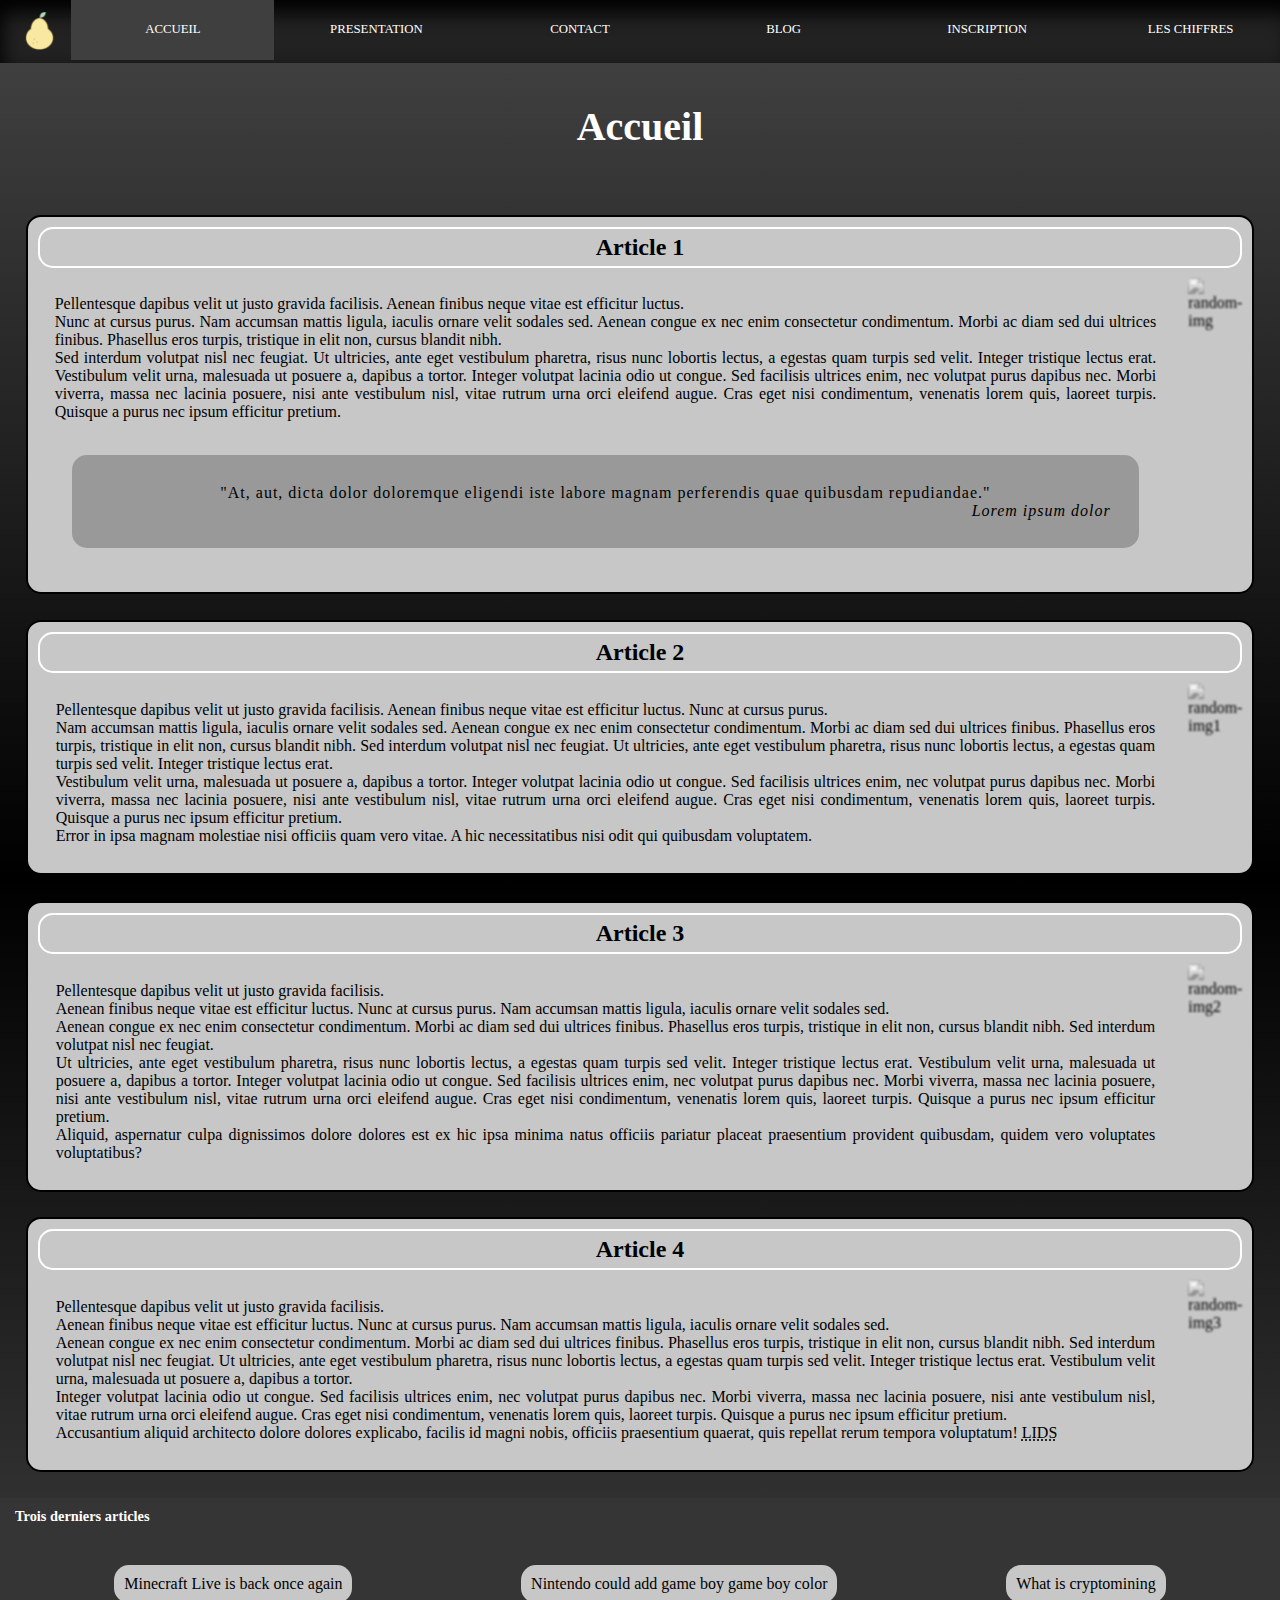
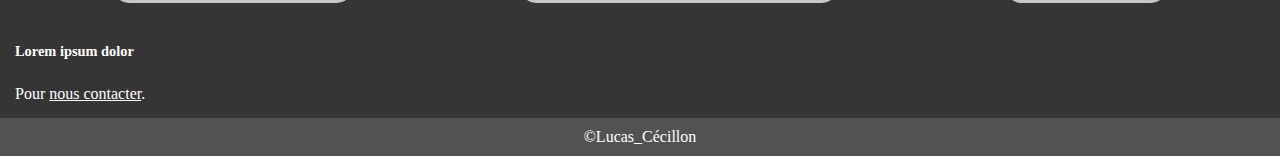
==== index.html @ 2f30f1e8 "upload files" ====
<!DOCTYPE html>
<html lang="fr">
    <head>
        <meta charset="UTF-8">
        <meta name="viewport"
              content="width=device-width, user-scalable=no, initial-scale=1.0, maximum-scale=1.0, minimum-scale=1.0">
        <meta http-equiv="X-UA-Compatible" content="ie=edge">
        <link rel="stylesheet" href="css/style.css">
        <title>Accueil</title>
    </head>
    <body>
        <header id="id-header-top">
            <nav>
                <img src="img/logo.png" alt="logo"/>
                <input type="checkbox">
                <span></span>
                <ul>
                    <li>
                        <a href="index.html" id="home">
                            <p>ACCUEIL</p>
                        </a>
                    </li>
                    <li>
                        <a href="presentation.html" id="pres">
                            <p>PRESENTATION</p>
                        </a>
                    </li>
                    <li>
                        <a href="contact.html" id="contact">
                            <p>CONTACT</p>
                        </a>
                    </li>
                    <li id="blog">
                        <a>
                            <p>BLOG</p>
                        </a>
                        <ul id="side-menu">
                            <li><a href="articles/minecraft-live-is-back-once-again.html">Minecraft Live is back once again</a></li>
                            <li><a href="articles/nintendo-could-add-game-boy-game-boy-color.html">Nintendo could add game boy game boy color</a></li>
                            <li><a href="articles/what-is-cryptomining.html">What is cryptomining</a></li>
                        </ul>
                    </li>
                    <li>
                        <a href="inscription.html" id="inscr">
                            <p>INSCRIPTION</p>
                        </a>
                    </li>
                    <li>
                        <a href="les-chiffres.html" id="chiffres">
                            <p>LES CHIFFRES</p>
                        </a>
                    </li>
                </ul>
            </nav>
        </header>
        <main>
            <h1 id="title">Accueil</h1>
            <section id="article1">
                <h2>Article 1</h2>
                <div class="flex">
                    <div>
                        <p>
                            Pellentesque dapibus velit ut justo gravida facilisis. Aenean finibus neque vitae est efficitur luctus. <br> Nunc at cursus purus. Nam accumsan mattis ligula, iaculis ornare velit sodales sed. Aenean congue ex nec enim consectetur condimentum. Morbi ac diam sed dui ultrices finibus. Phasellus eros turpis, tristique in elit non, cursus blandit nibh.<br>Sed interdum volutpat nisl nec feugiat. Ut ultricies, ante eget vestibulum pharetra, risus nunc lobortis lectus, a egestas quam turpis sed velit. Integer tristique lectus erat. Vestibulum velit urna, malesuada ut posuere a, dapibus a tortor. Integer volutpat lacinia odio ut congue. Sed facilisis ultrices enim, nec volutpat purus dapibus nec. Morbi viverra, massa nec lacinia posuere, nisi ante vestibulum nisl, vitae rutrum urna orci eleifend augue. Cras eget nisi condimentum, venenatis lorem quis, laoreet turpis. Quisque a purus nec ipsum efficitur pretium.
                        </p>
                        <blockquote class="flex">"At, aut, dicta dolor doloremque eligendi iste labore magnam perferendis quae quibusdam repudiandae."<cite>Lorem ipsum dolor</cite></blockquote>
                    </div>
                    <img src="https://picsum.photos/450/200" alt="random-img">
                </div>
                <div class="clear-float"></div>
            </section>
            <section id="article2">
                <h2>Article 2</h2>
                <div class="flex">
                    <p>Pellentesque dapibus velit ut justo gravida facilisis. Aenean finibus neque vitae est efficitur luctus. Nunc at cursus purus.<br>Nam accumsan mattis ligula, iaculis ornare velit sodales sed. Aenean congue ex nec enim consectetur condimentum. Morbi ac diam sed dui ultrices finibus. Phasellus eros turpis, tristique in elit non, cursus blandit nibh. Sed interdum volutpat nisl nec feugiat. Ut ultricies, ante eget vestibulum pharetra, risus nunc lobortis lectus, a egestas quam turpis sed velit. Integer tristique lectus erat.<br>Vestibulum velit urna, malesuada ut posuere a, dapibus a tortor. Integer volutpat lacinia odio ut congue. Sed facilisis ultrices enim, nec volutpat purus dapibus nec. Morbi viverra, massa nec lacinia posuere, nisi ante vestibulum nisl, vitae rutrum urna orci eleifend augue. Cras eget nisi condimentum, venenatis lorem quis, laoreet turpis. Quisque a purus nec ipsum efficitur pretium.
                        <br>
                       Error in ipsa magnam molestiae nisi officiis quam vero vitae. A hic necessitatibus nisi odit qui quibusdam voluptatem.</p>
                    <img src="https://picsum.photos/200/300" alt="random-img1">
                </div>
                <div class="clear-float"></div>
            </section>
            <section id="article3">
                <h2>Article 3</h2>
                <div class="flex">
                    <p>Pellentesque dapibus velit ut justo gravida facilisis.<br>Aenean finibus neque vitae est efficitur luctus. Nunc at cursus purus. Nam accumsan mattis ligula, iaculis ornare velit sodales sed.<br>Aenean congue ex nec enim consectetur condimentum. Morbi ac diam sed dui ultrices finibus. Phasellus eros turpis, tristique in elit non, cursus blandit nibh. Sed interdum volutpat nisl nec feugiat.<br>Ut ultricies, ante eget vestibulum pharetra, risus nunc lobortis lectus, a egestas quam turpis sed velit. Integer tristique lectus erat. Vestibulum velit urna, malesuada ut posuere a, dapibus a tortor. Integer volutpat lacinia odio ut congue. Sed facilisis ultrices enim, nec volutpat purus dapibus nec. Morbi viverra, massa nec lacinia posuere, nisi ante vestibulum nisl, vitae rutrum urna orci eleifend augue. Cras eget nisi condimentum, venenatis lorem quis, laoreet turpis. Quisque a purus nec ipsum efficitur pretium.
                        <br>
                       Aliquid, aspernatur culpa dignissimos dolore dolores est ex hic ipsa minima natus officiis pariatur placeat praesentium provident quibusdam, quidem vero voluptates voluptatibus?
                    </p>

                    <img src="https://picsum.photos/300/200" alt="random-img2">
                </div>
                <div class="clear-float"></div>
            </section>
            <section id="article4">
                <h2>Article 4</h2>
                <div class="flex">
                    <p>Pellentesque dapibus velit ut justo gravida facilisis.<br>Aenean finibus neque vitae est efficitur luctus. Nunc at cursus purus. Nam accumsan mattis ligula, iaculis ornare velit sodales sed.<br>Aenean congue ex nec enim consectetur condimentum. Morbi ac diam sed dui ultrices finibus. Phasellus eros turpis, tristique in elit non, cursus blandit nibh. Sed interdum volutpat nisl nec feugiat. Ut ultricies, ante eget vestibulum pharetra, risus nunc lobortis lectus, a egestas quam turpis sed velit. Integer tristique lectus erat. Vestibulum velit urna, malesuada ut posuere a, dapibus a tortor.<br>Integer volutpat lacinia odio ut congue. Sed facilisis ultrices enim, nec volutpat purus dapibus nec. Morbi viverra, massa nec lacinia posuere, nisi ante vestibulum nisl, vitae rutrum urna orci eleifend augue. Cras eget nisi condimentum, venenatis lorem quis, laoreet turpis. Quisque a purus nec ipsum efficitur pretium.
                        <br>
                       Accusantium aliquid architecto dolore dolores explicabo, facilis id magni nobis, officiis praesentium quaerat, quis repellat rerum tempora voluptatum!
                        <abbr title="Lorem ipsum dolor sit">LIDS</abbr>
                    </p>
                    <img src="https://picsum.photos/300/300" alt="random-img3">
                </div>
                <div class="clear-float"></div>
            </section>
        </main>
        <footer>
            <h2>Trois derniers articles</h2>
            <nav>
                <ul class="flex">
                    <li><a href="articles/minecraft-live-is-back-once-again.html">Minecraft Live is back once again</a></li>
                    <li><a href="articles/nintendo-could-add-game-boy-game-boy-color.html">Nintendo could add game boy game boy color</a></li>
                    <li><a href="articles/what-is-cryptomining.html">What is cryptomining</a></li>
                </ul>
            </nav>
            <h2>Lorem ipsum dolor</h2>
            <p>
                Pour <a href="contact.html">nous contacter</a>.
            </p>
            <p id="copyright">&copy;Lucas_Cécillon</p>
        </footer>
        <script src="js/script.js"></script>
    </body>
</html>
---- css/style.css ----
*::after,
*::before,
* {
    padding: 0;
    margin: 0;
    box-sizing: border-box;
}

.flex {
    display: flex;
    flex-direction: row;
}

.column {
    flex-direction: column;
}

.space-evenly {
    justify-content: space-evenly;
}

.center {
    align-items: center;
}

.white, a {
    color: white;
}

ul{
    list-style: none;
}

.black {
    color: black;
}

/* contenu de page */
body {
    background-image: linear-gradient(#444, black, #444);
}

/* barre de navigation */
body header {
    display: flex;
    flex-direction: column;
    align-content: stretch;
    align-items: stretch;
    justify-content: space-evenly;
    flex-wrap: nowrap;
}

#id-header-top nav {
    background-color: #222;
    width: 101%;
    box-shadow: inset 0px 11px 20px 2px black;
    top: 0;
}

#id-header-top nav a {
    height: auto;
    text-decoration: none;
    display: block;
    color: white;
}

a.active{
    background-color: #3f3f3f;
}

.sticky {
    position: fixed;
    top: 0;
    width: 100%;
    z-index: 1000;
}

h1 {
    text-align: center;
    font-size: 40px;
    padding: 1em;
    color: white;
}

section {
    border: black solid 2px;
    border-radius: 15px;
    margin: 2%;
    padding: 10px;
    background-color: #c7c7c7;
    transition: background-color 2s;
}

section h2 {
    text-align: center;
    border: white solid 2px;
    border-radius: 15px;
    padding: 5px;
    margin: 0 0 10px 0;
}

section p {
    text-align: justify;
    margin: 1.5%;
}

blockquote {
    padding: 2.5%;
    margin: 3%;
    background-color: #999;
    border-radius: 15px;
    text-align: center;
    letter-spacing: 1px;
    flex-direction: column !important;
    transition: background-color 2s, box-shadow 2s;
}

cite {
    text-align: end;
}

.clear-float {
    clear: both;
}

body footer {
    background-color: #353535;
}

footer h2 {
    font-size: 0.9em;
}

footer nav ul {
    list-style: none;
    justify-content: space-around;
}

footer nav ul li a {
    display: table;
    padding: 10px;
    text-decoration: none;
    background-color: #c7c7c7;
    color: black;
    /* border: #808080 solid 2px; */
    border-radius: 15px;
    text-align: center;
}

body footer p#copyright {
    color: white;
    background-color: #525252;
    text-align: center;
    margin: 0;
}

body footer h2, body footer nav, body footer p, body footer ul {
    margin: 5px;
    padding: 10px;
    color: white;
    flex-direction: row !important;
    flex-wrap: wrap;
}

/* formulaire*/
aside h2 {
    margin: 2% 2% 1% 2%;
}

aside p, aside a {
    margin: 0 0 3% 3%;
}

aside a {
    margin-bottom: 0;
}

aside p a {
    margin: 0;
}

aside h3 {
    margin: 2% 2% 1% 3%;
}

aside ul li {
    margin-left: 10%;
}

aside ul li a {
    margin: 0;
}

table {
    width: 90%;
    border: 1px solid black;
    margin: 0 5% 0 5%;
    background-color: #b6dab9;
}

table caption, table th, table td {
    border: 1px solid black;
    padding: 1%;
    text-align: center;
}

table caption, table th {
    background-color: #97c197;
}

table caption {
    font-weight: bold;
    font-size: 1.5em;
}

form fieldset {
    border: black solid 2px;
    border-radius: 15px;
    background-color: #b6dab9;
    padding: 20px;
    margin: 2%;
    filter: grayscale(100%);
    transition: filter 2s;
}

form input, form select {
    width: 100%;
    padding: 12px 20px;
    margin: 8px;
    display: inline-block;
    border: none;
    border-bottom: white 2px solid;
    box-sizing: border-box;
    background-color: transparent;
}

form h2 {
    font-size: 16px;
}

form div {
    margin: 1%;
}

form input[type=color] {
    padding: 0;
}

form input[type=checkbox] {
    position: relative;
    display: none;
}

form input[type=checkbox]:checked + label {
    background-color: #ab576c;
}

form input[type=checkbox]:checked + label::before {
    background-color: #fff;
}

form fieldset div label::before {
    content: '';
    display: block;
    position: absolute;
    top: 10px;
    bottom: 10px;
    left: 10px;
    width: 32px;
    border: 2px solid #fff;
    border-radius: 100px;
    transition: background-color .2s;
}

form fieldset div label {
    display: block;
    position: relative;
    margin: 20px;
    padding: 15px 30px 15px 62px;
    border: 2px solid #fff;
    border-radius: 100px;
    color: #fff;
    background-color: #808080;
    box-shadow: 0 0 20px rgba(0, 0, 0, .2);
    cursor: pointer;
}

form fieldset legend {
    background-color: black;
    color: white;
    padding: 1% 2%;
    border-radius: 100px;
}

form textarea {
    resize: none;
    width: 100%;
    height: 150px;
}

form button[type=submit], form button[type=reset] {
    width: 96%;
    background-color: #b6dab9;
    padding: 14px 20px;
    cursor: pointer;
    margin: 1% 2% 1% 2%;
    border: black solid 2px;
    border-radius: 15px;
    color: black;
    font-size: 100%;
}

form button[type=submit]:disabled {
    cursor: default;
    background-color: grey;
}

/* presentation */
#presentation {
    text-align: justify;
    color: white;
    padding: 5%;
    flex-direction: row;
    justify-content: space-evenly;
    align-content: stretch;
    align-items: stretch;
    flex-wrap: nowrap;
}

#presentation p, #presentation img {
    margin: 1%;
}

#presentation img {
    border-radius: 15px;
    filter: drop-shadow(8px 8px 10px gray);
    transition: filter 5s;
}

#presentation aside {
    max-width: 18%;
    background-color: grey;
    border-radius: 15px;
    padding: 15px;
    margin: 15px;
}

/* les chiffres */
#figures {
    margin-bottom: 5%;
    filter: grayscale(100%);
    transition: filter 4s;
}

.aside-content {
    max-width: 18%;
    background-color: grey;
    border-radius: 15px;
    padding: 15px;
    margin: 0 15px 30px 15px;
    text-align: justify;
}

#les-chiffres {
    flex-direction: row;
    flex-wrap: nowrap;
    align-items: stretch;
    justify-content: center;
}

/* blog pages */

#content-header nav ul li {
    list-style: none;
    background-color: grey;
    border-radius: 15px;
    margin: 15px;
    padding: 1% 9%;
}

#content-header nav ul li a {
    text-decoration: none;
}

.wrapper {
    display: flex;
    flex-direction: row;
    flex-wrap: nowrap;
    align-content: stretch;
    align-items: flex-start;
}

.wrapper .intro-pic img {
    width: 40vw;
    border-radius: 30px;
    margin: 3%;
}

.articleBody {
    text-align: justify;
    margin: 0 46px;
}

.articleBody p {
    margin: 15px 0;
}

.articleBody a {
    color: transparent;
}

.articleBody a svg {
    margin: 15px;
    padding: 2px;
    background-color: white;
}

aside a {
    text-decoration: none;
}

aside nav.flex li {
    background-color: #353535;
    margin: 20px;
    padding: 25px;
    border-radius: 10px;
}

.nb_comments {
    color: grey;
}

.title_comment {
    color: #97c197;
}

.avatar img {
    padding: 2px;
    margin: 20px 20px 0 20px;
}

.avatar a {
    color: black;
    background-color: #a59481;
    text-decoration: none;
    text-align: center;
}

.avatar a.pseudo {
    font-weight: bold;
}

.bloc {
    margin: 25px;
    background-color: #afafaf;
    padding: 15px;
    border-radius: 15px;
    transition: box-shadow 2s;
}

.bloc .bloc-contenu a {
    float: right;
    color: #353535;
}

.articleBody p a{
    color: white !important;
}

#list{
    margin-left: 15%;
}

@media screen and (min-width: 641px) {
    /*
        HEADER and NAVBAR
    */
    #id-header-top{
        overflow: hidden;
    }

    #id-header-top nav a {
        padding: 11% 0;
    }

    #id-header-top nav #side-menu a {
        padding: 15px 15px !important;
    }

    #id-header-top nav a:hover {
        background-color: #3f3f3f;
    }

    #id-header-top nav #blog > a:hover {
        background-color: #222;
    }

    #side-menu {
        position: fixed;
        background-color: #222;
        border-radius: 5px;
        flex-direction: column !important;
        width: auto !important;
        height: auto !important;
        z-index: 900;
    }

    #side-menu li {
        width: 100% !important;
        height: auto !important;
    }

    #id-header-top nav ul li ul {
        transform: translateY(calc(-100% - 40em));
        opacity: 0;
    }

    #id-header-top nav ul li:hover ul {
        transform: translateY(0);
        transition: all 0.3s ease-in-out;
        opacity: 1;
    }

    #id-header-top nav img {
        float: left;
        width: 3%;
        margin: 12px 12px 12px 20px;
    }

    #id-header-top nav ul {
        height: 98%;
        list-style: none;
        display: flex;
        flex-direction: row;
        flex-wrap: nowrap;
        align-content: stretch;
        justify-content: space-evenly;
        align-items: center;
        font-size: calc(1vw);
    }

    #id-header-top nav li {
        /* float: left; */
        width: 16.6%;
        height: 100%;
        /* height: 22%; */
        text-align: center;
    }

    #id-header-top nav input {
        display: none;
    }

    /*
        contenu principal
    */

    section:hover {
        background-color: #97c197;
        transition: background-color 2s;
    }

    section:hover img {
        filter: grayscale(0%) blur(0);
        transition: filter 2s;
    }

    section:hover blockquote {
        background-color: #c7c7c7;
        box-shadow: 5px 5px 5px grey;
        transition: background-color 2s, box-shadow 2s;
    }

    section img {
        border-radius: 5%;
        margin-left: 15px;
        filter: grayscale(100%) blur(1px);
        transition: filter 2s;
    }

    /* footer */

    footer a:hover {
        color: #ffffff;
        background-color: #a59481;
        border-color: #a59481;
    }

    /* formulaire*/

    form fieldset:hover {
        filter: grayscale(0%);
        transition: filter 2s;
    }

    form button[type=submit]:hover, form button[type=reset]:hover {
        background-color: #97c197;
    }

    form button[type=submit]:disabled:hover {
        background-color: grey;
    }

    /* presentation */

    #presentation img:hover {
        filter: drop-shadow(8px 8px 20px white) contrast(150%) brightness(150%);
        transition: filter 2s;
    }

    /* les chiffres */

    #figures tr:hover {
        background-color: #d2d2d2;
    }

    #figures:hover {
        filter: grayscale(0%);
        transition: filter 2s;
    }

    /* pages blog */
    #comments:hover .bloc{
        box-shadow: 5px 5px 5px grey;
        transition: box-shadow 2s;
    }
}

@media screen and (max-width: 640px) {
    /* NAVBAR */
    #id-header-top nav ul{
        list-style: none;
        padding-left: 45px;
    }

    #id-header-top nav a {
        padding: 1% 2%;
    }

    #id-header-top nav img {
        display: inline-block;
        margin: 5px;
        padding: 7px;
        height: 50px;
        width: 50px;
    }

    #id-header-top nav {
        z-index: 1000;
        background-color: #222;
        position: relative;
    }

    #id-header-top nav input {
        position: absolute;
        display: inline-block;
        width: 35px;
        height: 25px;
        right: 22px;
        top: 20px;
        z-index: 2;
        opacity: 0;
    }

    #id-header-top nav input:checked ~ ul {
        transform: translateX(0);
        transition: transform 1s;
    }

    #id-header-top nav input:checked ~span::before {
        width: 0%;
        transition: linear width 1s 1ms;
    }

    #id-header-top nav input:checked ~span::after {
        transform: rotate(90deg) translateX(6px);
        transition: transform 1s;
    }

    #id-header-top nav input:checked ~span {
        transform: rotate(-45deg);
        transition: transform 1s;
    }

    #id-header-top nav > ul {
        width: 100%;
        display: flex;
        flex-direction: column;
        background-color: #222;
        position: absolute;
        transform: translateX(calc(-100% - 100px));
        transition: all 0.75s ease-in-out;
    }

    #id-header-top nav span,
    #id-header-top nav span::before,
    #id-header-top nav span::after {
        content: "";
        position: absolute;
        display: inline-block;
        background-color: white;
        width: 30px;
        height: 3px;
        right: 25px;
        top: 30px;
        box-shadow: grey 1px 1px 5px;
        transition: transform 1s;
    }

    #id-header-top nav span::before {
        top: 7px;
        right: 0px;
        transition: linear width 1s 5ms;
    }

    #id-header-top nav span::after {
        top: -7px;
        right: 0px;
    }

    /* contenu principal */
    .flex{
        flex-direction: column;
    }

    img{
        max-width: 100%;
        width: 88vw;
        max-height: 100%;
        height: 100vh;
    }

    section {
        background-color: #97c197;
    }

    section blockquote{
        background-color: #c7c7c7;
        box-shadow: 5px 5px 5px grey;
    }

    section img {
        border-radius: 25px;
        margin-left: 15px;
    }

    section h2 {
        text-align: center;
        border: white solid 2px;
        border-radius: 15px;
        padding: 5px;
        margin: 0 0 10px 0;
    }

    body footer ul li{
        padding: 15px;
    }

    /* formulaire */
    form fieldset{
        filter: grayscale(0%);
    }

    /* presentation */
    #presentation img{
        filter: drop-shadow(8px 8px 20px white) contrast(50%) brightness(50%);
    }

    #presentation aside{
        max-width: 100%;
    }
    #presentation{
        flex-direction: column !important;
    }

    /* les chiffres */
    #figures {
        filter: grayscale(0%);
    }

    #les-chiffres{
        flex-direction: column;
    }

    .aside-content{
        max-width: 100%;
    }

    /* pages blog */
    #content #content-header ul{
        flex-direction: row;
        flex-wrap: wrap;
    }

    .wrapper .intro-pic img{
        width: 95vw;
    }
    #content .articleBody #list{
        list-style: initial;
    }

    .avatar{
        justify-content: center;
    }

    .avatar img{
        width: 64px;
        height: 64px;
    }

    #comments .bloc{
        box-shadow: 5px 5px 5px grey;
        flex-direction: row;
    }


}
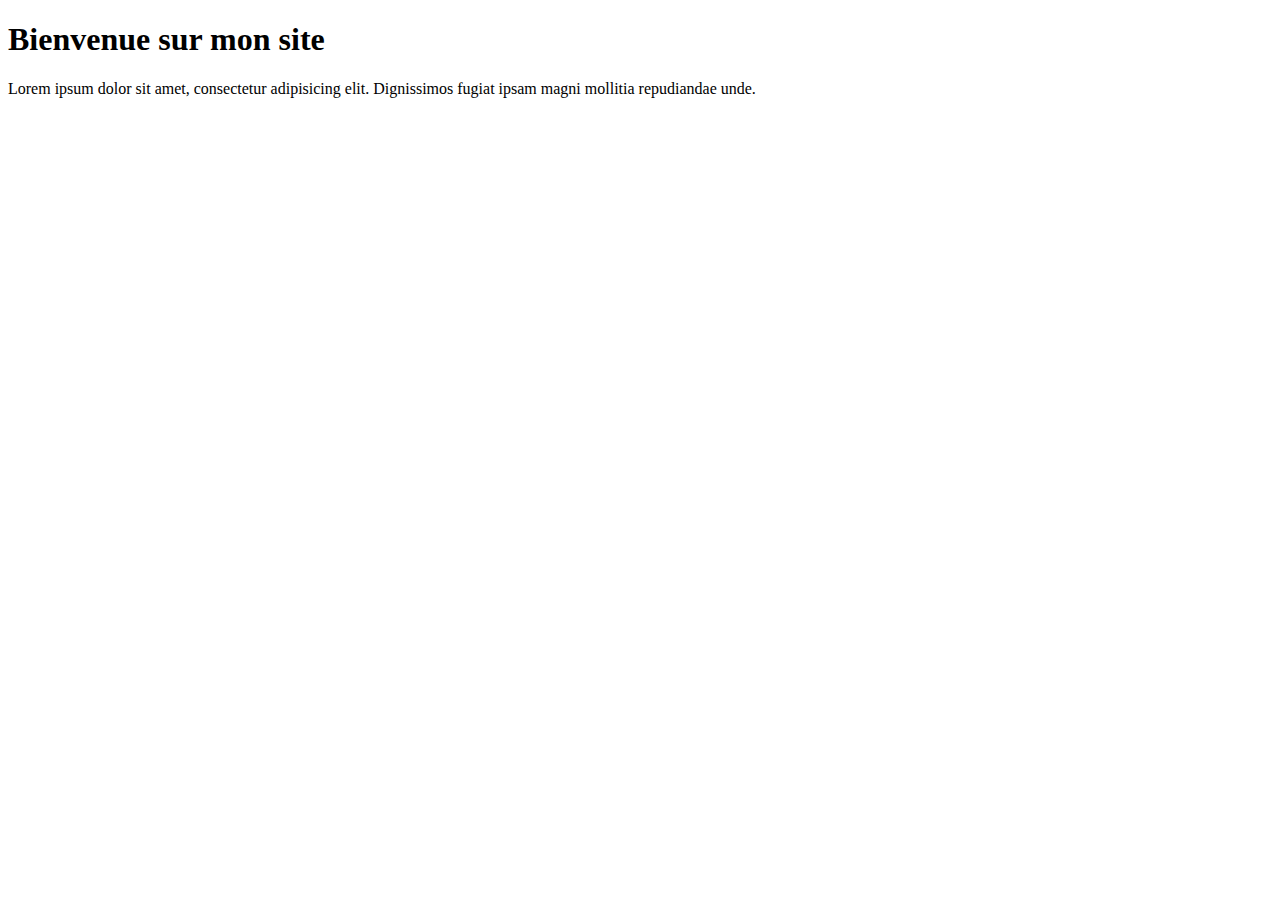
==== commit 10f966b0: "index en html + script + stylesheet" ====
--- a/index.html
+++ b/index.html
@@ -1,123 +1,14 @@
-<!DOCTYPE html>
-<html lang="fr">
-    <head>
-        <meta charset="UTF-8">
-        <meta name="viewport"
-              content="width=device-width, user-scalable=no, initial-scale=1.0, maximum-scale=1.0, minimum-scale=1.0">
-        <meta http-equiv="X-UA-Compatible" content="ie=edge">
-        <link rel="stylesheet" href="css/style.css">
-        <title>Accueil</title>
-    </head>
-    <body>
-        <header id="id-header-top">
-            <nav>
-                <img src="img/logo.png" alt="logo"/>
-                <input type="checkbox">
-                <span></span>
-                <ul>
-                    <li>
-                        <a href="index.html" id="home">
-                            <p>ACCUEIL</p>
-                        </a>
-                    </li>
-                    <li>
-                        <a href="presentation.html" id="pres">
-                            <p>PRESENTATION</p>
-                        </a>
-                    </li>
-                    <li>
-                        <a href="contact.html" id="contact">
-                            <p>CONTACT</p>
-                        </a>
-                    </li>
-                    <li id="blog">
-                        <a>
-                            <p>BLOG</p>
-                        </a>
-                        <ul id="side-menu">
-                            <li><a href="articles/minecraft-live-is-back-once-again.html">Minecraft Live is back once again</a></li>
-                            <li><a href="articles/nintendo-could-add-game-boy-game-boy-color.html">Nintendo could add game boy game boy color</a></li>
-                            <li><a href="articles/what-is-cryptomining.html">What is cryptomining</a></li>
-                        </ul>
-                    </li>
-                    <li>
-                        <a href="inscription.html" id="inscr">
-                            <p>INSCRIPTION</p>
-                        </a>
-                    </li>
-                    <li>
-                        <a href="les-chiffres.html" id="chiffres">
-                            <p>LES CHIFFRES</p>
-                        </a>
-                    </li>
-                </ul>
-            </nav>
-        </header>
-        <main>
-            <h1 id="title">Accueil</h1>
-            <section id="article1">
-                <h2>Article 1</h2>
-                <div class="flex">
-                    <div>
-                        <p>
-                            Pellentesque dapibus velit ut justo gravida facilisis. Aenean finibus neque vitae est efficitur luctus. <br> Nunc at cursus purus. Nam accumsan mattis ligula, iaculis ornare velit sodales sed. Aenean congue ex nec enim consectetur condimentum. Morbi ac diam sed dui ultrices finibus. Phasellus eros turpis, tristique in elit non, cursus blandit nibh.<br>Sed interdum volutpat nisl nec feugiat. Ut ultricies, ante eget vestibulum pharetra, risus nunc lobortis lectus, a egestas quam turpis sed velit. Integer tristique lectus erat. Vestibulum velit urna, malesuada ut posuere a, dapibus a tortor. Integer volutpat lacinia odio ut congue. Sed facilisis ultrices enim, nec volutpat purus dapibus nec. Morbi viverra, massa nec lacinia posuere, nisi ante vestibulum nisl, vitae rutrum urna orci eleifend augue. Cras eget nisi condimentum, venenatis lorem quis, laoreet turpis. Quisque a purus nec ipsum efficitur pretium.
-                        </p>
-                        <blockquote class="flex">"At, aut, dicta dolor doloremque eligendi iste labore magnam perferendis quae quibusdam repudiandae."<cite>Lorem ipsum dolor</cite></blockquote>
-                    </div>
-                    <img src="https://picsum.photos/450/200" alt="random-img">
-                </div>
-                <div class="clear-float"></div>
-            </section>
-            <section id="article2">
-                <h2>Article 2</h2>
-                <div class="flex">
-                    <p>Pellentesque dapibus velit ut justo gravida facilisis. Aenean finibus neque vitae est efficitur luctus. Nunc at cursus purus.<br>Nam accumsan mattis ligula, iaculis ornare velit sodales sed. Aenean congue ex nec enim consectetur condimentum. Morbi ac diam sed dui ultrices finibus. Phasellus eros turpis, tristique in elit non, cursus blandit nibh. Sed interdum volutpat nisl nec feugiat. Ut ultricies, ante eget vestibulum pharetra, risus nunc lobortis lectus, a egestas quam turpis sed velit. Integer tristique lectus erat.<br>Vestibulum velit urna, malesuada ut posuere a, dapibus a tortor. Integer volutpat lacinia odio ut congue. Sed facilisis ultrices enim, nec volutpat purus dapibus nec. Morbi viverra, massa nec lacinia posuere, nisi ante vestibulum nisl, vitae rutrum urna orci eleifend augue. Cras eget nisi condimentum, venenatis lorem quis, laoreet turpis. Quisque a purus nec ipsum efficitur pretium.
-                        <br>
-                       Error in ipsa magnam molestiae nisi officiis quam vero vitae. A hic necessitatibus nisi odit qui quibusdam voluptatem.</p>
-                    <img src="https://picsum.photos/200/300" alt="random-img1">
-                </div>
-                <div class="clear-float"></div>
-            </section>
-            <section id="article3">
-                <h2>Article 3</h2>
-                <div class="flex">
-                    <p>Pellentesque dapibus velit ut justo gravida facilisis.<br>Aenean finibus neque vitae est efficitur luctus. Nunc at cursus purus. Nam accumsan mattis ligula, iaculis ornare velit sodales sed.<br>Aenean congue ex nec enim consectetur condimentum. Morbi ac diam sed dui ultrices finibus. Phasellus eros turpis, tristique in elit non, cursus blandit nibh. Sed interdum volutpat nisl nec feugiat.<br>Ut ultricies, ante eget vestibulum pharetra, risus nunc lobortis lectus, a egestas quam turpis sed velit. Integer tristique lectus erat. Vestibulum velit urna, malesuada ut posuere a, dapibus a tortor. Integer volutpat lacinia odio ut congue. Sed facilisis ultrices enim, nec volutpat purus dapibus nec. Morbi viverra, massa nec lacinia posuere, nisi ante vestibulum nisl, vitae rutrum urna orci eleifend augue. Cras eget nisi condimentum, venenatis lorem quis, laoreet turpis. Quisque a purus nec ipsum efficitur pretium.
-                        <br>
-                       Aliquid, aspernatur culpa dignissimos dolore dolores est ex hic ipsa minima natus officiis pariatur placeat praesentium provident quibusdam, quidem vero voluptates voluptatibus?
-                    </p>
-
-                    <img src="https://picsum.photos/300/200" alt="random-img2">
-                </div>
-                <div class="clear-float"></div>
-            </section>
-            <section id="article4">
-                <h2>Article 4</h2>
-                <div class="flex">
-                    <p>Pellentesque dapibus velit ut justo gravida facilisis.<br>Aenean finibus neque vitae est efficitur luctus. Nunc at cursus purus. Nam accumsan mattis ligula, iaculis ornare velit sodales sed.<br>Aenean congue ex nec enim consectetur condimentum. Morbi ac diam sed dui ultrices finibus. Phasellus eros turpis, tristique in elit non, cursus blandit nibh. Sed interdum volutpat nisl nec feugiat. Ut ultricies, ante eget vestibulum pharetra, risus nunc lobortis lectus, a egestas quam turpis sed velit. Integer tristique lectus erat. Vestibulum velit urna, malesuada ut posuere a, dapibus a tortor.<br>Integer volutpat lacinia odio ut congue. Sed facilisis ultrices enim, nec volutpat purus dapibus nec. Morbi viverra, massa nec lacinia posuere, nisi ante vestibulum nisl, vitae rutrum urna orci eleifend augue. Cras eget nisi condimentum, venenatis lorem quis, laoreet turpis. Quisque a purus nec ipsum efficitur pretium.
-                        <br>
-                       Accusantium aliquid architecto dolore dolores explicabo, facilis id magni nobis, officiis praesentium quaerat, quis repellat rerum tempora voluptatum!
-                        <abbr title="Lorem ipsum dolor sit">LIDS</abbr>
-                    </p>
-                    <img src="https://picsum.photos/300/300" alt="random-img3">
-                </div>
-                <div class="clear-float"></div>
-            </section>
-        </main>
-        <footer>
-            <h2>Trois derniers articles</h2>
-            <nav>
-                <ul class="flex">
-                    <li><a href="articles/minecraft-live-is-back-once-again.html">Minecraft Live is back once again</a></li>
-                    <li><a href="articles/nintendo-could-add-game-boy-game-boy-color.html">Nintendo could add game boy game boy color</a></li>
-                    <li><a href="articles/what-is-cryptomining.html">What is cryptomining</a></li>
-                </ul>
-            </nav>
-            <h2>Lorem ipsum dolor</h2>
-            <p>
-                Pour <a href="contact.html">nous contacter</a>.
-            </p>
-            <p id="copyright">&copy;Lucas_Cécillon</p>
-        </footer>
-        <script src="js/script.js"></script>
-    </body>
-</html>
+<!doctype html>
+<html lang="fr">
+<head>
+    <meta charset="UTF-8">
+    <meta name="viewport"
+          content="width=device-width, user-scalable=no, initial-scale=1.0, maximum-scale=1.0, minimum-scale=1.0">
+    <meta http-equiv="X-UA-Compatible" content="ie=edge">
+    <title>Mon site</title>
+</head>
+<body>
+    <h1>Bienvenue sur mon site</h1>
+    <p>Lorem ipsum dolor sit amet, consectetur adipisicing elit. Dignissimos fugiat ipsam magni mollitia repudiandae unde.</p>
+</body>
+</html>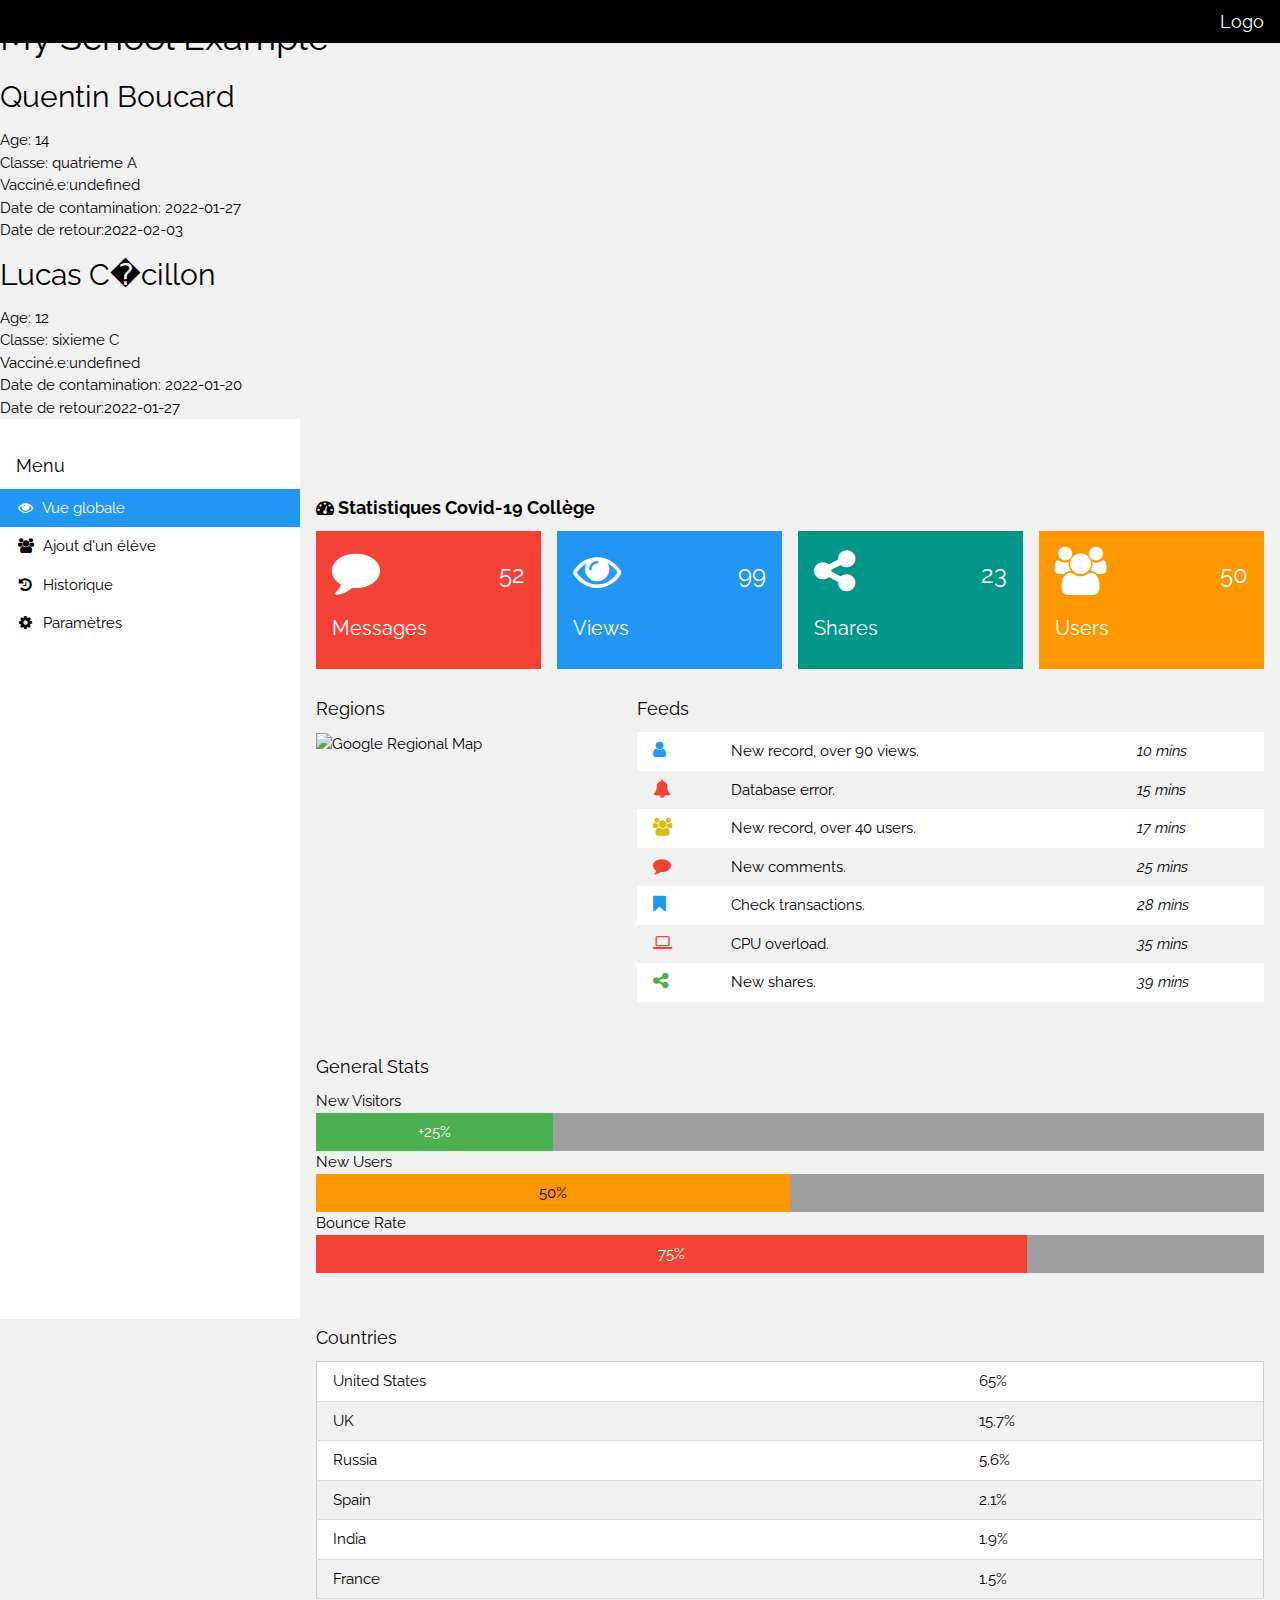
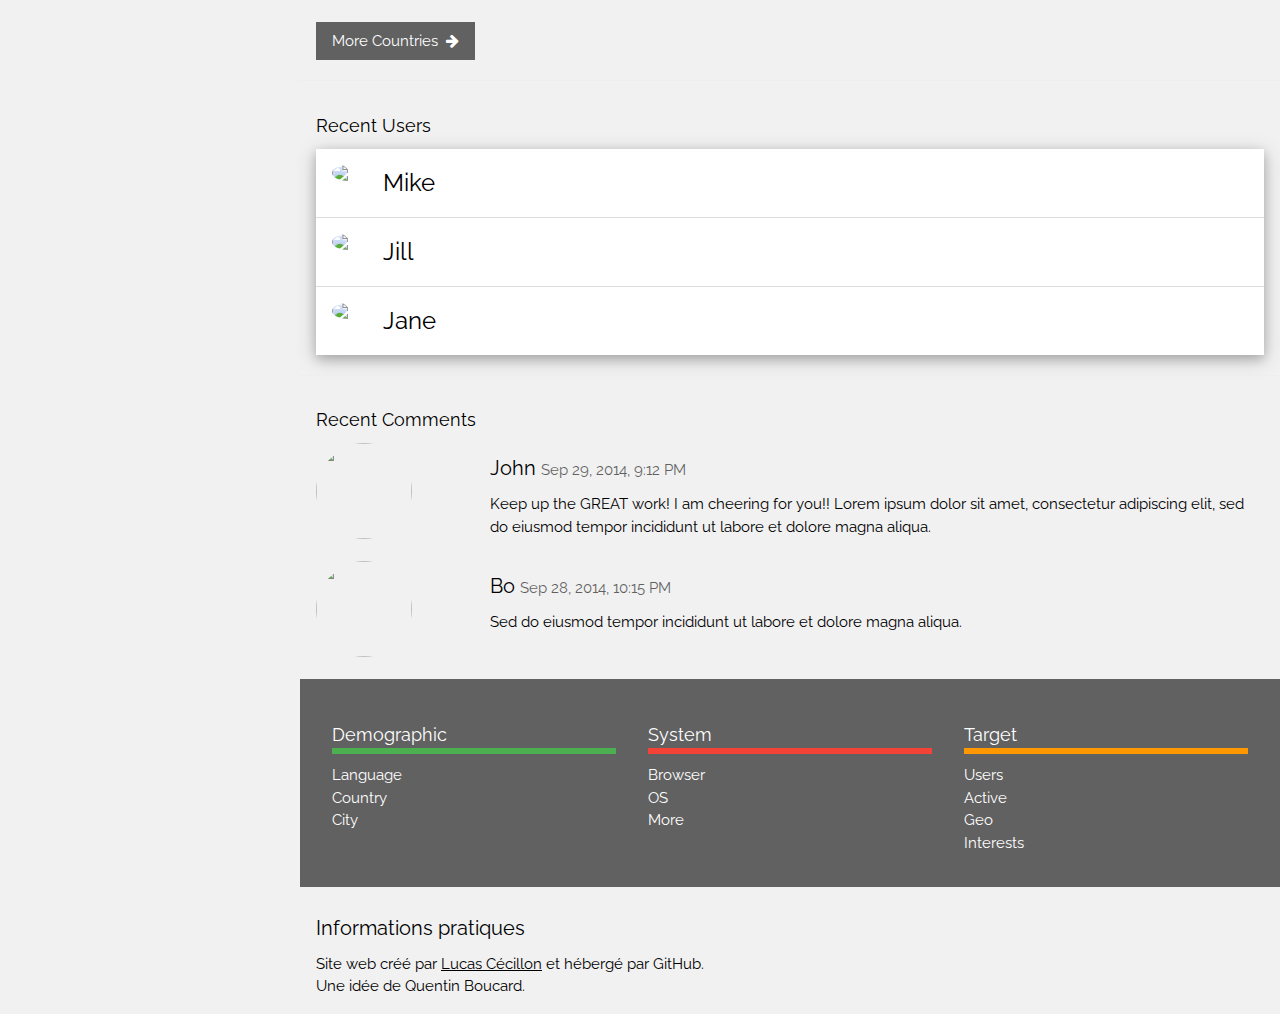
==== commit 88595fcc: "ajout des fichiers json et test de connexion" ====
--- a/index.html
+++ b/index.html
@@ -1,14 +1,347 @@
-<!doctype html>
+<!DOCTYPE html>
 <html lang="fr">
-<head>
-    <meta charset="UTF-8">
-    <meta name="viewport"
-          content="width=device-width, user-scalable=no, initial-scale=1.0, maximum-scale=1.0, minimum-scale=1.0">
-    <meta http-equiv="X-UA-Compatible" content="ie=edge">
-    <title>Mon site</title>
-</head>
-<body>
-    <h1>Bienvenue sur mon site</h1>
-    <p>Lorem ipsum dolor sit amet, consectetur adipisicing elit. Dignissimos fugiat ipsam magni mollitia repudiandae unde.</p>
+<title>W3.CSS Template</title>
+<meta charset="UTF-8">
+<meta name="viewport" content="width=device-width, initial-scale=1">
+<link rel="stylesheet" href="https://www.w3schools.com/w3css/4/w3.css">
+<link rel="stylesheet" href="https://fonts.googleapis.com/css?family=Raleway">
+<link rel="stylesheet" href="https://cdnjs.cloudflare.com/ajax/libs/font-awesome/4.7.0/css/font-awesome.min.css">
+<link rel="stylesheet" href="style.css">
+<body class="w3-light-grey">
+
+<header>
+</header>
+
+<section>
+</section>
+
+<!-- Top container -->
+<div class="w3-bar w3-top w3-black w3-large" style="z-index:4">
+    <button class="w3-bar-item w3-button w3-hide-large w3-hover-none w3-hover-text-light-grey" onclick="w3_open();"><i class="fa fa-bars"></i>  Menu</button>
+    <span class="w3-bar-item w3-right">Logo</span>
+</div>
+
+<!-- Sidebar/menu -->
+<nav class="w3-sidebar w3-collapse w3-white w3-animate-left" style="z-index:3;width:300px;" id="mySidebar"><br>
+
+    <div class="w3-container">
+        <h5>Menu</h5>
+    </div>
+    <div class="w3-bar-block">
+        <a href="#" class="w3-bar-item w3-button w3-padding-16 w3-hide-large w3-dark-grey w3-hover-black" onclick="w3_close()" title="close menu"><i class="fa fa-remove fa-fw"></i>  Fermer</a>
+        <a href="#" class="w3-bar-item w3-button w3-padding w3-blue"><i class="fa fa-eye fa-fw"></i>  Vue globale</a>
+        <a href="#" class="w3-bar-item w3-button w3-padding"><i class="fa fa-users fa-fw"></i>  Ajout d'un élève</a>
+        <a href="#" class="w3-bar-item w3-button w3-padding"><i class="fa fa-history fa-fw"></i>  Historique</a>
+        <a href="#" class="w3-bar-item w3-button w3-padding"><i class="fa fa-cog fa-fw"></i>  Paramètres</a>
+    </div>
+</nav>
+
+
+<!-- Overlay effect when opening sidebar on small screens -->
+<div class="w3-overlay w3-hide-large w3-animate-opacity" onclick="w3_close()" style="cursor:pointer" title="close side menu" id="myOverlay"></div>
+
+<!-- !PAGE CONTENT! -->
+<div class="w3-main" style="margin-left:300px;margin-top:43px;">
+
+    <!-- Header -->
+    <header class="w3-container" style="padding-top:22px">
+        <h5><b><i class="fa fa-dashboard"></i> Statistiques Covid-19 Collège</b></h5>
+    </header>
+
+    <div class="w3-row-padding w3-margin-bottom">
+        <div class="w3-quarter">
+            <div class="w3-container w3-red w3-padding-16">
+                <div class="w3-left"><i class="fa fa-comment w3-xxxlarge"></i></div>
+                <div class="w3-right">
+                    <h3>52</h3>
+                </div>
+                <div class="w3-clear"></div>
+                <h4>Messages</h4>
+            </div>
+        </div>
+        <div class="w3-quarter">
+            <div class="w3-container w3-blue w3-padding-16">
+                <div class="w3-left"><i class="fa fa-eye w3-xxxlarge"></i></div>
+                <div class="w3-right">
+                    <h3>99</h3>
+                </div>
+                <div class="w3-clear"></div>
+                <h4>Views</h4>
+            </div>
+        </div>
+        <div class="w3-quarter">
+            <div class="w3-container w3-teal w3-padding-16">
+                <div class="w3-left"><i class="fa fa-share-alt w3-xxxlarge"></i></div>
+                <div class="w3-right">
+                    <h3>23</h3>
+                </div>
+                <div class="w3-clear"></div>
+                <h4>Shares</h4>
+            </div>
+        </div>
+        <div class="w3-quarter">
+            <div class="w3-container w3-orange w3-text-white w3-padding-16">
+                <div class="w3-left"><i class="fa fa-users w3-xxxlarge"></i></div>
+                <div class="w3-right">
+                    <h3>50</h3>
+                </div>
+                <div class="w3-clear"></div>
+                <h4>Users</h4>
+            </div>
+        </div>
+    </div>
+
+    <div class="w3-panel">
+        <div class="w3-row-padding" style="margin:0 -16px">
+            <div class="w3-third">
+                <h5>Regions</h5>
+                <img src="/w3images/region.jpg" style="width:100%" alt="Google Regional Map">
+            </div>
+            <div class="w3-twothird">
+                <h5>Feeds</h5>
+                <table class="w3-table w3-striped w3-white">
+                    <tr>
+                        <td><i class="fa fa-user w3-text-blue w3-large"></i></td>
+                        <td>New record, over 90 views.</td>
+                        <td><i>10 mins</i></td>
+                    </tr>
+                    <tr>
+                        <td><i class="fa fa-bell w3-text-red w3-large"></i></td>
+                        <td>Database error.</td>
+                        <td><i>15 mins</i></td>
+                    </tr>
+                    <tr>
+                        <td><i class="fa fa-users w3-text-yellow w3-large"></i></td>
+                        <td>New record, over 40 users.</td>
+                        <td><i>17 mins</i></td>
+                    </tr>
+                    <tr>
+                        <td><i class="fa fa-comment w3-text-red w3-large"></i></td>
+                        <td>New comments.</td>
+                        <td><i>25 mins</i></td>
+                    </tr>
+                    <tr>
+                        <td><i class="fa fa-bookmark w3-text-blue w3-large"></i></td>
+                        <td>Check transactions.</td>
+                        <td><i>28 mins</i></td>
+                    </tr>
+                    <tr>
+                        <td><i class="fa fa-laptop w3-text-red w3-large"></i></td>
+                        <td>CPU overload.</td>
+                        <td><i>35 mins</i></td>
+                    </tr>
+                    <tr>
+                        <td><i class="fa fa-share-alt w3-text-green w3-large"></i></td>
+                        <td>New shares.</td>
+                        <td><i>39 mins</i></td>
+                    </tr>
+                </table>
+            </div>
+        </div>
+    </div>
+    <hr>
+    <div class="w3-container">
+        <h5>General Stats</h5>
+        <p>New Visitors</p>
+        <div class="w3-grey">
+            <div class="w3-container w3-center w3-padding w3-green" style="width:25%">+25%</div>
+        </div>
+
+        <p>New Users</p>
+        <div class="w3-grey">
+            <div class="w3-container w3-center w3-padding w3-orange" style="width:50%">50%</div>
+        </div>
+
+        <p>Bounce Rate</p>
+        <div class="w3-grey">
+            <div class="w3-container w3-center w3-padding w3-red" style="width:75%">75%</div>
+        </div>
+    </div>
+    <hr>
+
+    <div class="w3-container">
+        <h5>Countries</h5>
+        <table class="w3-table w3-striped w3-bordered w3-border w3-hoverable w3-white">
+            <tr>
+                <td>United States</td>
+                <td>65%</td>
+            </tr>
+            <tr>
+                <td>UK</td>
+                <td>15.7%</td>
+            </tr>
+            <tr>
+                <td>Russia</td>
+                <td>5.6%</td>
+            </tr>
+            <tr>
+                <td>Spain</td>
+                <td>2.1%</td>
+            </tr>
+            <tr>
+                <td>India</td>
+                <td>1.9%</td>
+            </tr>
+            <tr>
+                <td>France</td>
+                <td>1.5%</td>
+            </tr>
+        </table><br>
+        <button class="w3-button w3-dark-grey">More Countries  <i class="fa fa-arrow-right"></i></button>
+    </div>
+    <hr>
+    <div class="w3-container">
+        <h5>Recent Users</h5>
+        <ul class="w3-ul w3-card-4 w3-white">
+            <li class="w3-padding-16">
+                <img src="/w3images/avatar2.png" class="w3-left w3-circle w3-margin-right" style="width:35px">
+                <span class="w3-xlarge">Mike</span><br>
+            </li>
+            <li class="w3-padding-16">
+                <img src="/w3images/avatar5.png" class="w3-left w3-circle w3-margin-right" style="width:35px">
+                <span class="w3-xlarge">Jill</span><br>
+            </li>
+            <li class="w3-padding-16">
+                <img src="/w3images/avatar6.png" class="w3-left w3-circle w3-margin-right" style="width:35px">
+                <span class="w3-xlarge">Jane</span><br>
+            </li>
+        </ul>
+    </div>
+    <hr>
+
+    <div class="w3-container">
+        <h5>Recent Comments</h5>
+        <div class="w3-row">
+            <div class="w3-col m2 text-center">
+                <img class="w3-circle" src="/w3images/avatar3.png" style="width:96px;height:96px">
+            </div>
+            <div class="w3-col m10 w3-container">
+                <h4>John <span class="w3-opacity w3-medium">Sep 29, 2014, 9:12 PM</span></h4>
+                <p>Keep up the GREAT work! I am cheering for you!! Lorem ipsum dolor sit amet, consectetur adipiscing elit, sed do eiusmod tempor incididunt ut labore et dolore magna aliqua.</p><br>
+            </div>
+        </div>
+
+        <div class="w3-row">
+            <div class="w3-col m2 text-center">
+                <img class="w3-circle" src="/w3images/avatar1.png" style="width:96px;height:96px">
+            </div>
+            <div class="w3-col m10 w3-container">
+                <h4>Bo <span class="w3-opacity w3-medium">Sep 28, 2014, 10:15 PM</span></h4>
+                <p>Sed do eiusmod tempor incididunt ut labore et dolore magna aliqua.</p><br>
+            </div>
+        </div>
+    </div>
+    <br>
+    <div class="w3-container w3-dark-grey w3-padding-32">
+        <div class="w3-row">
+            <div class="w3-container w3-third">
+                <h5 class="w3-bottombar w3-border-green">Demographic</h5>
+                <p>Language</p>
+                <p>Country</p>
+                <p>City</p>
+            </div>
+            <div class="w3-container w3-third">
+                <h5 class="w3-bottombar w3-border-red">System</h5>
+                <p>Browser</p>
+                <p>OS</p>
+                <p>More</p>
+            </div>
+            <div class="w3-container w3-third">
+                <h5 class="w3-bottombar w3-border-orange">Target</h5>
+                <p>Users</p>
+                <p>Active</p>
+                <p>Geo</p>
+                <p>Interests</p>
+            </div>
+        </div>
+    </div>
+
+    <!-- Footer -->
+    <footer class="w3-container w3-padding-16 w3-light-grey">
+        <h4>Informations pratiques</h4>
+        <p>Site web créé par <a href="https://www.github.com/Dawnace01/" target="_blank">Lucas Cécillon</a> et hébergé par GitHub.<br>Une idée de Quentin Boucard.</p>
+    </footer>
+
+    <!-- End page content -->
+</div>
+
+<script>
+    // Get the Sidebar
+    let mySidebar = document.getElementById("mySidebar");
+
+    // Get the DIV with overlay effect
+    let overlayBg = document.getElementById("myOverlay");
+
+    // Toggle between showing and hiding the sidebar, and add overlay effect
+    function w3_open() {
+        if (mySidebar.style.display === 'block') {
+            mySidebar.style.display = 'none';
+            overlayBg.style.display = "none";
+        } else {
+            mySidebar.style.display = 'block';
+            overlayBg.style.display = "block";
+        }
+    }
+
+    // Close the sidebar with the close button
+    function w3_close() {
+        mySidebar.style.display = "none";
+        overlayBg.style.display = "none";
+    }
+
+    //JSON parsage
+    let header = document.querySelector('header');
+    let section = document.querySelector('section');
+
+    let requestURL  = 'https://dawnace01.github.io/JSON/database.json';
+    //let requestURL = 'https://mdn.github.io/learning-area/javascript/oojs/json/superheroes.json';
+    let request = new XMLHttpRequest();
+    request.open('GET', requestURL);
+    request.responseType = 'json';
+    request.send();
+    request.onload = function() {
+        let superHeroes = request.response;
+        populateHeader(superHeroes);
+        showHeroes(superHeroes);
+    }
+
+    function populateHeader(jsonObj) {
+        let myH1 = document.createElement('h1');
+        myH1.textContent = jsonObj['college'];
+        header.appendChild(myH1);
+    }
+
+    function showHeroes(jsonObj) {
+        let students = jsonObj['registeredStudents'];
+
+        for (let i = 0; i < students.length; i++) {
+            let myArticle = document.createElement('article');
+            let myH2 = document.createElement('h2');
+            let myPara1 = document.createElement('p');
+            let myPara2 = document.createElement('p');
+            let myPara3 = document.createElement('p');
+            let myPara4 = document.createElement('p');
+            let myPara5 = document.createElement('p');
+
+            myH2.textContent = students[i].firstname + " " + students[i].name;
+            myPara1.textContent = 'Age: ' + students[i].age;
+            myPara2.textContent = 'Classe: ' + students[i].schoolLvl + " " + students[i].classe;
+            myPara3.textContent = 'Vacciné.e:' + students[i].isVacinnate;
+            myPara4.textContent = 'Date de contamination: ' + students[i].dateOfContamination;
+            myPara5.textContent = 'Date de retour:' + students[i].dateOfReturn;
+
+            myArticle.appendChild(myH2);
+            myArticle.appendChild(myPara1);
+            myArticle.appendChild(myPara2);
+            myArticle.appendChild(myPara3);
+            myArticle.appendChild(myPara4);
+            myArticle.appendChild(myPara5);
+
+            section.appendChild(myArticle);
+        }
+    }
+
+</script>
+
 </body>
-</html>+</html>
--- a/style.css
+++ b/style.css
@@ -0,0 +1,9 @@
+*,*:before,*:after{
+    margin: 0;
+    padding: 0;
+    box-sizing: border-box;
+}
+
+html,body,h1,h2,h3,h4,h5 {
+    font-family: "Raleway", sans-serif
+}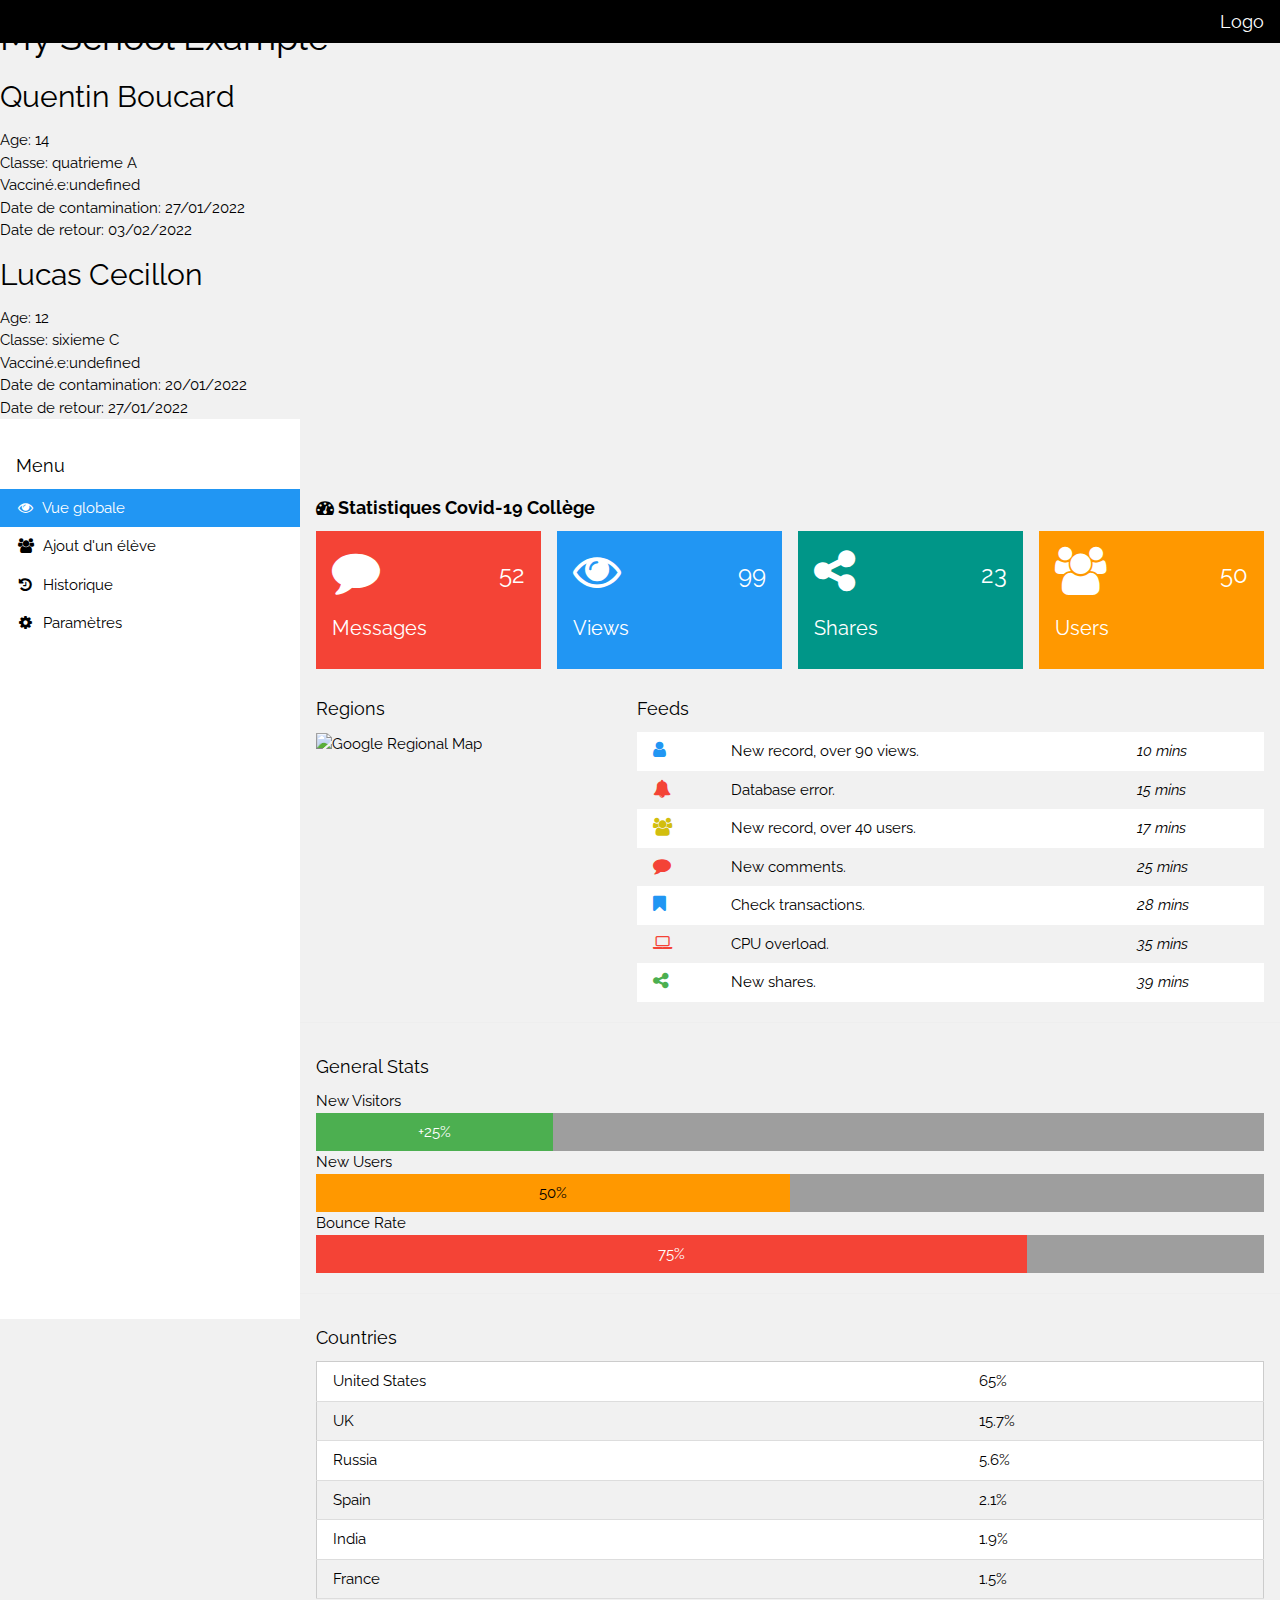
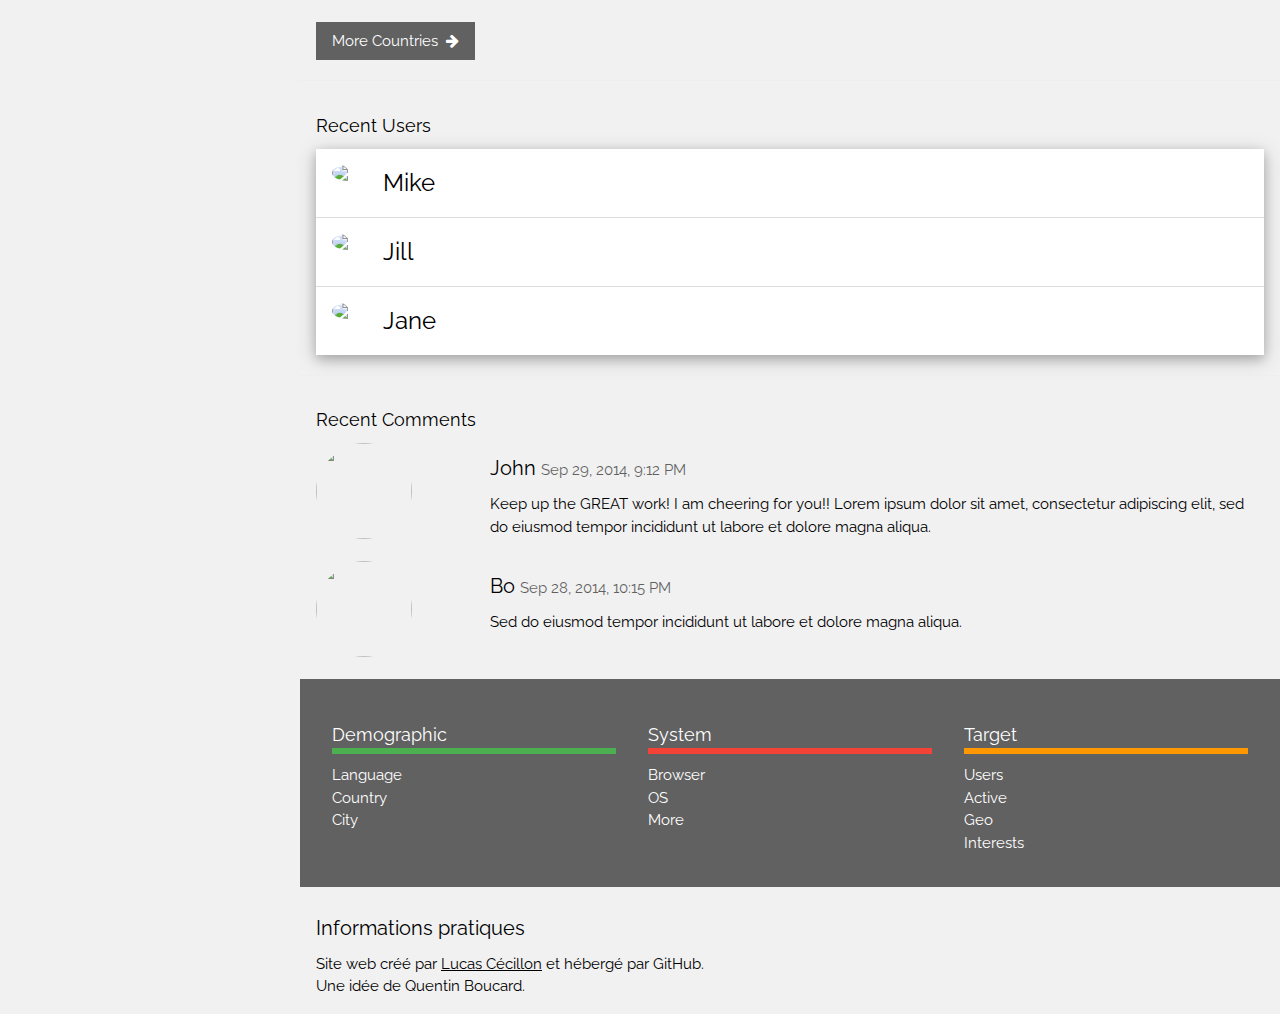
==== commit 5f8f60cb: "resolution de problemen json" ====
--- a/index.html
+++ b/index.html
@@ -327,8 +327,11 @@
             myPara1.textContent = 'Age: ' + students[i].age;
             myPara2.textContent = 'Classe: ' + students[i].schoolLvl + " " + students[i].classe;
             myPara3.textContent = 'Vacciné.e:' + students[i].isVacinnate;
-            myPara4.textContent = 'Date de contamination: ' + students[i].dateOfContamination;
-            myPara5.textContent = 'Date de retour:' + students[i].dateOfReturn;
+
+            tempDate = new Date(students[i].dateOfContamination);
+            myPara4.textContent = 'Date de contamination: ' + tempDate.toLocaleDateString("fr");
+            tempDate = new Date(students[i].dateOfReturn);
+            myPara5.textContent = 'Date de retour: ' + tempDate.toLocaleDateString("fr");
 
             myArticle.appendChild(myH2);
             myArticle.appendChild(myPara1);
@@ -340,7 +343,6 @@
             section.appendChild(myArticle);
         }
     }
-
 </script>
 
 </body>
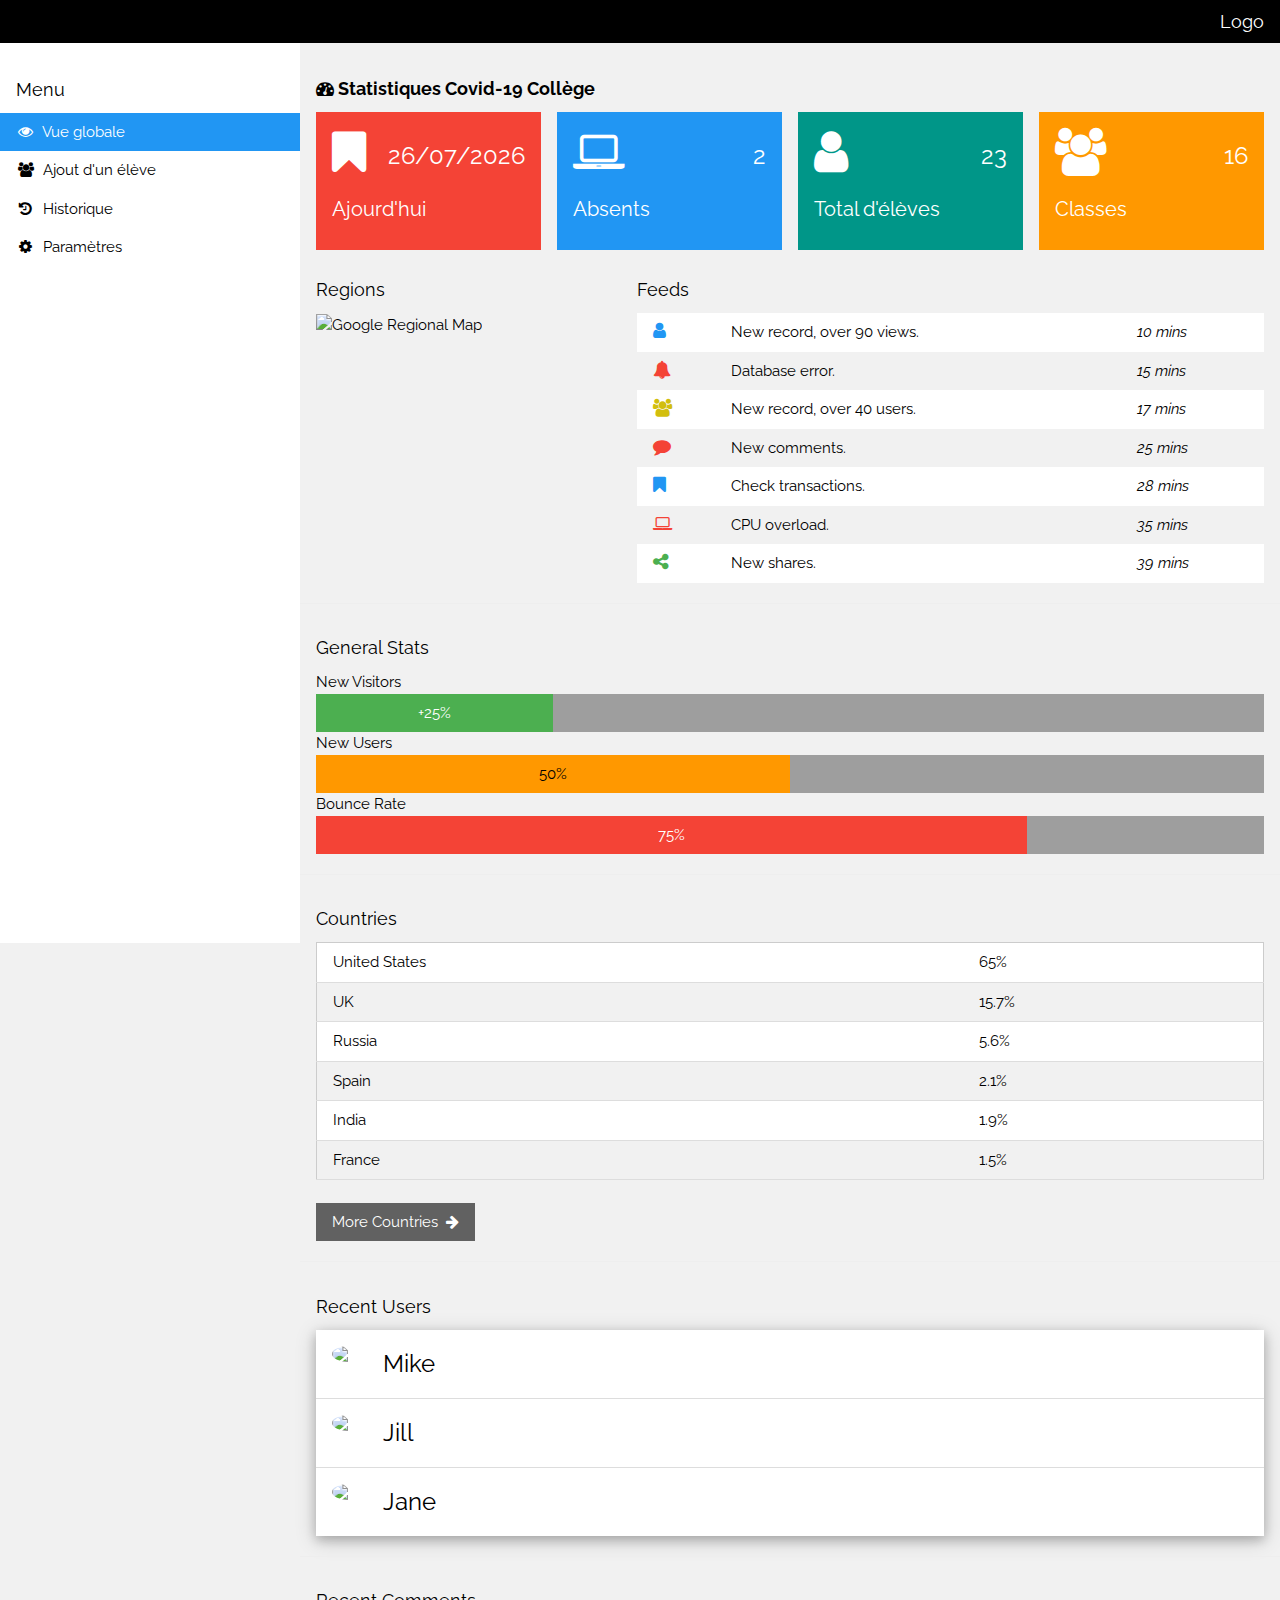
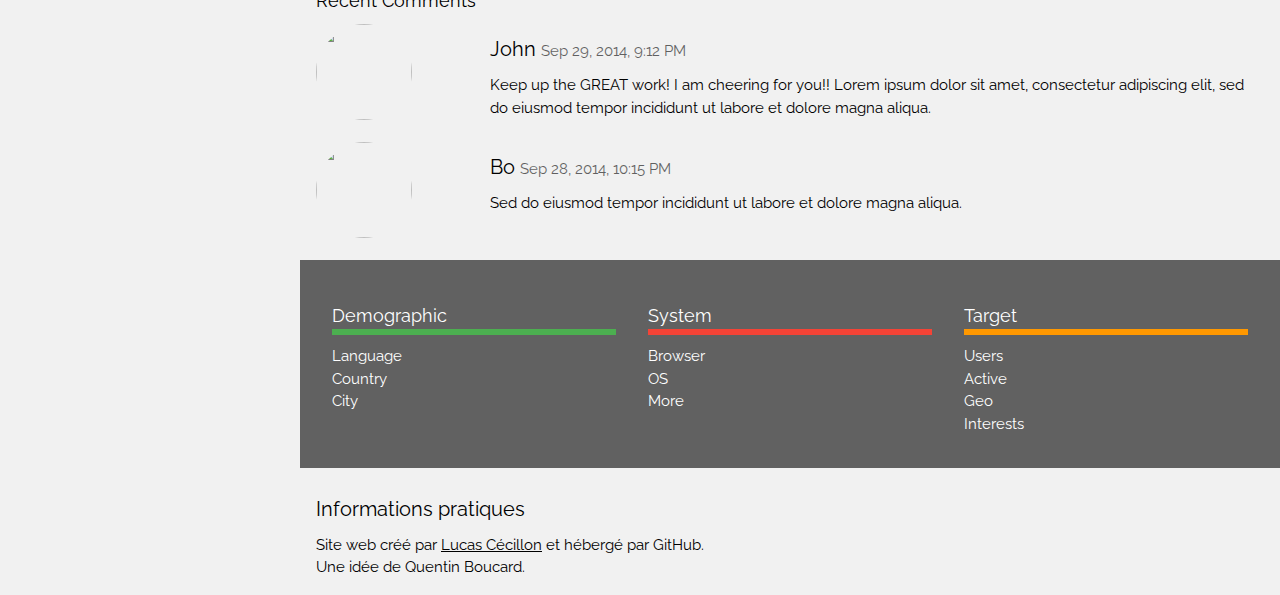
==== commit 42c28161: "js modifié et json" ====
--- a/index.html
+++ b/index.html
@@ -51,42 +51,42 @@
     <div class="w3-row-padding w3-margin-bottom">
         <div class="w3-quarter">
             <div class="w3-container w3-red w3-padding-16">
-                <div class="w3-left"><i class="fa fa-comment w3-xxxlarge"></i></div>
+                <div class="w3-left"><i class="fa fa-bookmark w3-xxxlarge"></i></div>
                 <div class="w3-right">
-                    <h3>52</h3>
+                    <h3 id="current_date-time"></h3>
                 </div>
                 <div class="w3-clear"></div>
-                <h4>Messages</h4>
+                <h4>Ajourd'hui</h4>
             </div>
         </div>
         <div class="w3-quarter">
             <div class="w3-container w3-blue w3-padding-16">
-                <div class="w3-left"><i class="fa fa-eye w3-xxxlarge"></i></div>
+                <div class="w3-left"><i class="fa fa-laptop w3-xxxlarge"></i></div>
                 <div class="w3-right">
-                    <h3>99</h3>
+                    <h3 id="nb_absents"></h3>
                 </div>
                 <div class="w3-clear"></div>
-                <h4>Views</h4>
+                <h4>Absents</h4>
             </div>
         </div>
         <div class="w3-quarter">
             <div class="w3-container w3-teal w3-padding-16">
-                <div class="w3-left"><i class="fa fa-share-alt w3-xxxlarge"></i></div>
+                <div class="w3-left"><i class="fa fa-user w3-xxxlarge"></i></div>
                 <div class="w3-right">
                     <h3>23</h3>
                 </div>
                 <div class="w3-clear"></div>
-                <h4>Shares</h4>
+                <h4>Total d'élèves</h4>
             </div>
         </div>
         <div class="w3-quarter">
             <div class="w3-container w3-orange w3-text-white w3-padding-16">
                 <div class="w3-left"><i class="fa fa-users w3-xxxlarge"></i></div>
                 <div class="w3-right">
-                    <h3>50</h3>
+                    <h3 id="nb_classes"></h3>
                 </div>
                 <div class="w3-clear"></div>
-                <h4>Users</h4>
+                <h4>Classes</h4>
             </div>
         </div>
     </div>
@@ -293,6 +293,8 @@
     let header = document.querySelector('header');
     let section = document.querySelector('section');
 
+    let nbAbsentStudent = 0;
+
     let requestURL  = 'https://dawnace01.github.io/JSON/database.json';
     //let requestURL = 'https://mdn.github.io/learning-area/javascript/oojs/json/superheroes.json';
     let request = new XMLHttpRequest();
@@ -300,9 +302,13 @@
     request.responseType = 'json';
     request.send();
     request.onload = function() {
-        let superHeroes = request.response;
-        populateHeader(superHeroes);
-        showHeroes(superHeroes);
+        let students = request.response;
+
+        document.getElementById("nb_absents").textContent = students['registeredStudents'].length;
+        document.getElementById("nb_classes").textContent = students['classes'].length;
+
+        //populateHeader(students);
+        //showStudents(students);
     }
 
     function populateHeader(jsonObj) {
@@ -311,10 +317,11 @@
         header.appendChild(myH1);
     }
 
-    function showHeroes(jsonObj) {
+    function showStudents(jsonObj) {
         let students = jsonObj['registeredStudents'];
-
-        for (let i = 0; i < students.length; i++) {
+        nbAbsentStudent = students.length;
+
+        for (let i = 0; i < nbAbsentStudent; i++) {
             let myArticle = document.createElement('article');
             let myH2 = document.createElement('h2');
             let myPara1 = document.createElement('p');
@@ -325,8 +332,8 @@
 
             myH2.textContent = students[i].firstname + " " + students[i].name;
             myPara1.textContent = 'Age: ' + students[i].age;
-            myPara2.textContent = 'Classe: ' + students[i].schoolLvl + " " + students[i].classe;
-            myPara3.textContent = 'Vacciné.e:' + students[i].isVacinnate;
+            myPara2.textContent = 'Classe: ' + students[i].classe;
+            myPara3.textContent = 'Vacciné.e:' + students[i].isVaccinate;
 
             tempDate = new Date(students[i].dateOfContamination);
             myPara4.textContent = 'Date de contamination: ' + tempDate.toLocaleDateString("fr");
@@ -343,6 +350,8 @@
             section.appendChild(myArticle);
         }
     }
+
+    document.getElementById("current_date-time").textContent = new Date(Date.now()).toLocaleDateString("fr");
 </script>
 
 </body>
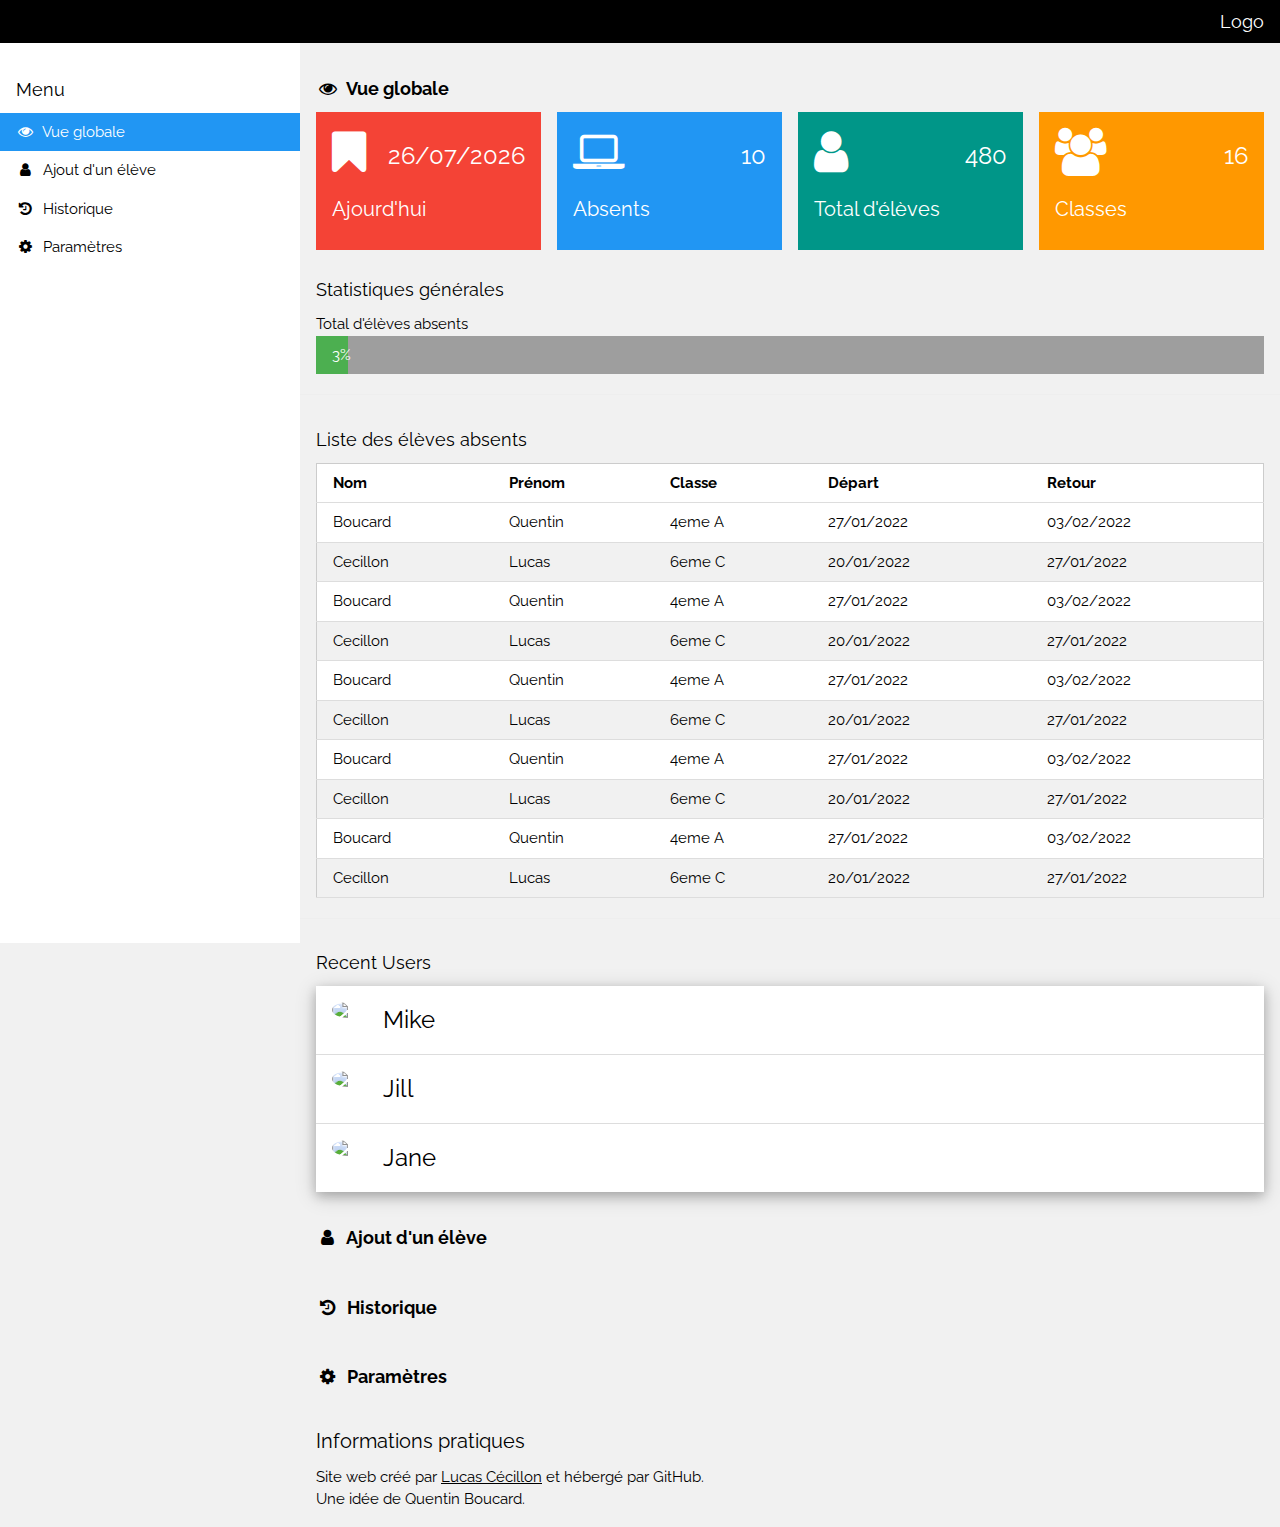
==== commit d080b031: "test json full" ====
--- a/index.html
+++ b/index.html
@@ -1,19 +1,15 @@
 <!DOCTYPE html>
 <html lang="fr">
-<title>W3.CSS Template</title>
-<meta charset="UTF-8">
-<meta name="viewport" content="width=device-width, initial-scale=1">
-<link rel="stylesheet" href="https://www.w3schools.com/w3css/4/w3.css">
-<link rel="stylesheet" href="https://fonts.googleapis.com/css?family=Raleway">
-<link rel="stylesheet" href="https://cdnjs.cloudflare.com/ajax/libs/font-awesome/4.7.0/css/font-awesome.min.css">
-<link rel="stylesheet" href="style.css">
+<head>
+    <title>Décompte Absents</title>
+    <meta charset="UTF-8">
+    <meta name="viewport" content="width=device-width, initial-scale=1">
+    <link rel="stylesheet" href="https://www.w3schools.com/w3css/4/w3.css">
+    <link rel="stylesheet" href="https://fonts.googleapis.com/css?family=Raleway">
+    <link rel="stylesheet" href="https://cdnjs.cloudflare.com/ajax/libs/font-awesome/4.7.0/css/font-awesome.min.css">
+    <link rel="stylesheet" href="style.css">
+</head>
 <body class="w3-light-grey">
-
-<header>
-</header>
-
-<section>
-</section>
 
 <!-- Top container -->
 <div class="w3-bar w3-top w3-black w3-large" style="z-index:4">
@@ -29,10 +25,10 @@
     </div>
     <div class="w3-bar-block">
         <a href="#" class="w3-bar-item w3-button w3-padding-16 w3-hide-large w3-dark-grey w3-hover-black" onclick="w3_close()" title="close menu"><i class="fa fa-remove fa-fw"></i>  Fermer</a>
-        <a href="#" class="w3-bar-item w3-button w3-padding w3-blue"><i class="fa fa-eye fa-fw"></i>  Vue globale</a>
-        <a href="#" class="w3-bar-item w3-button w3-padding"><i class="fa fa-users fa-fw"></i>  Ajout d'un élève</a>
-        <a href="#" class="w3-bar-item w3-button w3-padding"><i class="fa fa-history fa-fw"></i>  Historique</a>
-        <a href="#" class="w3-bar-item w3-button w3-padding"><i class="fa fa-cog fa-fw"></i>  Paramètres</a>
+        <a href="#vue-globale" class="w3-bar-item w3-button w3-padding w3-blue"><i class="fa fa-eye fa-fw"></i>  Vue globale</a>
+        <a href="#ajout-eleve" class="w3-bar-item w3-button w3-padding"><i class="fa fa-user fa-fw"></i>  Ajout d'un élève</a>
+        <a href="#historique" class="w3-bar-item w3-button w3-padding"><i class="fa fa-history fa-fw"></i>  Historique</a>
+        <a href="#parametres" class="w3-bar-item w3-button w3-padding"><i class="fa fa-cog fa-fw"></i>  Paramètres</a>
     </div>
 </nav>
 
@@ -44,9 +40,9 @@
 <div class="w3-main" style="margin-left:300px;margin-top:43px;">
 
     <!-- Header -->
-    <header class="w3-container" style="padding-top:22px">
-        <h5><b><i class="fa fa-dashboard"></i> Statistiques Covid-19 Collège</b></h5>
-    </header>
+    <div id="vue-globale" class="w3-container" style="padding-top:22px">
+        <h5><b><i class="fa fa-eye fa-fw"></i>  Vue globale</b></h5>
+    </div>
 
     <div class="w3-row-padding w3-margin-bottom">
         <div class="w3-quarter">
@@ -73,7 +69,7 @@
             <div class="w3-container w3-teal w3-padding-16">
                 <div class="w3-left"><i class="fa fa-user w3-xxxlarge"></i></div>
                 <div class="w3-right">
-                    <h3>23</h3>
+                    <h3 id="total-students"></h3>
                 </div>
                 <div class="w3-clear"></div>
                 <h4>Total d'élèves</h4>
@@ -91,62 +87,14 @@
         </div>
     </div>
 
-    <div class="w3-panel">
-        <div class="w3-row-padding" style="margin:0 -16px">
-            <div class="w3-third">
-                <h5>Regions</h5>
-                <img src="/w3images/region.jpg" style="width:100%" alt="Google Regional Map">
-            </div>
-            <div class="w3-twothird">
-                <h5>Feeds</h5>
-                <table class="w3-table w3-striped w3-white">
-                    <tr>
-                        <td><i class="fa fa-user w3-text-blue w3-large"></i></td>
-                        <td>New record, over 90 views.</td>
-                        <td><i>10 mins</i></td>
-                    </tr>
-                    <tr>
-                        <td><i class="fa fa-bell w3-text-red w3-large"></i></td>
-                        <td>Database error.</td>
-                        <td><i>15 mins</i></td>
-                    </tr>
-                    <tr>
-                        <td><i class="fa fa-users w3-text-yellow w3-large"></i></td>
-                        <td>New record, over 40 users.</td>
-                        <td><i>17 mins</i></td>
-                    </tr>
-                    <tr>
-                        <td><i class="fa fa-comment w3-text-red w3-large"></i></td>
-                        <td>New comments.</td>
-                        <td><i>25 mins</i></td>
-                    </tr>
-                    <tr>
-                        <td><i class="fa fa-bookmark w3-text-blue w3-large"></i></td>
-                        <td>Check transactions.</td>
-                        <td><i>28 mins</i></td>
-                    </tr>
-                    <tr>
-                        <td><i class="fa fa-laptop w3-text-red w3-large"></i></td>
-                        <td>CPU overload.</td>
-                        <td><i>35 mins</i></td>
-                    </tr>
-                    <tr>
-                        <td><i class="fa fa-share-alt w3-text-green w3-large"></i></td>
-                        <td>New shares.</td>
-                        <td><i>39 mins</i></td>
-                    </tr>
-                </table>
-            </div>
-        </div>
-    </div>
-    <hr>
     <div class="w3-container">
-        <h5>General Stats</h5>
-        <p>New Visitors</p>
+        <h5>Statistiques générales</h5>
+        <p>Total d'élèves absents</p>
         <div class="w3-grey">
-            <div class="w3-container w3-center w3-padding w3-green" style="width:25%">+25%</div>
+            <div class="w3-container w3-center w3-padding w3-green" id="totalStudentsRegistred" style="width:25%">25%</div>
         </div>
 
+        <!--
         <p>New Users</p>
         <div class="w3-grey">
             <div class="w3-container w3-center w3-padding w3-orange" style="width:50%">50%</div>
@@ -156,38 +104,24 @@
         <div class="w3-grey">
             <div class="w3-container w3-center w3-padding w3-red" style="width:75%">75%</div>
         </div>
+        -->
     </div>
     <hr>
 
     <div class="w3-container">
-        <h5>Countries</h5>
+        <h5>Liste des élèves absents</h5>
         <table class="w3-table w3-striped w3-bordered w3-border w3-hoverable w3-white">
-            <tr>
-                <td>United States</td>
-                <td>65%</td>
-            </tr>
-            <tr>
-                <td>UK</td>
-                <td>15.7%</td>
-            </tr>
-            <tr>
-                <td>Russia</td>
-                <td>5.6%</td>
-            </tr>
-            <tr>
-                <td>Spain</td>
-                <td>2.1%</td>
-            </tr>
-            <tr>
-                <td>India</td>
-                <td>1.9%</td>
-            </tr>
-            <tr>
-                <td>France</td>
-                <td>1.5%</td>
-            </tr>
-        </table><br>
-        <button class="w3-button w3-dark-grey">More Countries  <i class="fa fa-arrow-right"></i></button>
+            <thead>
+                    <th>Nom</th>
+                    <th>Prénom</th>
+                    <th>Classe</th>
+                    <th>Départ</th>
+                    <th>Retour</th>
+            </thead>
+            <tbody id="tableOfStudents">
+
+            </tbody>
+        </table>
     </div>
     <hr>
     <div class="w3-container">
@@ -207,53 +141,20 @@
             </li>
         </ul>
     </div>
-    <hr>
 
-    <div class="w3-container">
-        <h5>Recent Comments</h5>
-        <div class="w3-row">
-            <div class="w3-col m2 text-center">
-                <img class="w3-circle" src="/w3images/avatar3.png" style="width:96px;height:96px">
-            </div>
-            <div class="w3-col m10 w3-container">
-                <h4>John <span class="w3-opacity w3-medium">Sep 29, 2014, 9:12 PM</span></h4>
-                <p>Keep up the GREAT work! I am cheering for you!! Lorem ipsum dolor sit amet, consectetur adipiscing elit, sed do eiusmod tempor incididunt ut labore et dolore magna aliqua.</p><br>
-            </div>
-        </div>
+    <!-- Header -->
+    <div id="ajout-eleve" class="w3-container" style="padding-top:22px">
+        <h5><b><i class="fa fa-user fa-fw"></i>  Ajout d'un élève</b></h5>
+    </div>
 
-        <div class="w3-row">
-            <div class="w3-col m2 text-center">
-                <img class="w3-circle" src="/w3images/avatar1.png" style="width:96px;height:96px">
-            </div>
-            <div class="w3-col m10 w3-container">
-                <h4>Bo <span class="w3-opacity w3-medium">Sep 28, 2014, 10:15 PM</span></h4>
-                <p>Sed do eiusmod tempor incididunt ut labore et dolore magna aliqua.</p><br>
-            </div>
-        </div>
+    <!-- Header -->
+    <div id="historique" class="w3-container" style="padding-top:22px">
+        <h5><b><i class="fa fa-history fa-fw"></i>  Historique</b></h5>
     </div>
-    <br>
-    <div class="w3-container w3-dark-grey w3-padding-32">
-        <div class="w3-row">
-            <div class="w3-container w3-third">
-                <h5 class="w3-bottombar w3-border-green">Demographic</h5>
-                <p>Language</p>
-                <p>Country</p>
-                <p>City</p>
-            </div>
-            <div class="w3-container w3-third">
-                <h5 class="w3-bottombar w3-border-red">System</h5>
-                <p>Browser</p>
-                <p>OS</p>
-                <p>More</p>
-            </div>
-            <div class="w3-container w3-third">
-                <h5 class="w3-bottombar w3-border-orange">Target</h5>
-                <p>Users</p>
-                <p>Active</p>
-                <p>Geo</p>
-                <p>Interests</p>
-            </div>
-        </div>
+
+    <!-- Header -->
+    <div id="parametres" class="w3-container" style="padding-top:22px">
+        <h5><b><i class="fa fa-cog fa-fw"></i>  Paramètres</b></h5>
     </div>
 
     <!-- Footer -->
@@ -288,71 +189,7 @@
         mySidebar.style.display = "none";
         overlayBg.style.display = "none";
     }
-
-    //JSON parsage
-    let header = document.querySelector('header');
-    let section = document.querySelector('section');
-
-    let nbAbsentStudent = 0;
-
-    let requestURL  = 'https://dawnace01.github.io/JSON/database.json';
-    //let requestURL = 'https://mdn.github.io/learning-area/javascript/oojs/json/superheroes.json';
-    let request = new XMLHttpRequest();
-    request.open('GET', requestURL);
-    request.responseType = 'json';
-    request.send();
-    request.onload = function() {
-        let students = request.response;
-
-        document.getElementById("nb_absents").textContent = students['registeredStudents'].length;
-        document.getElementById("nb_classes").textContent = students['classes'].length;
-
-        //populateHeader(students);
-        //showStudents(students);
-    }
-
-    function populateHeader(jsonObj) {
-        let myH1 = document.createElement('h1');
-        myH1.textContent = jsonObj['college'];
-        header.appendChild(myH1);
-    }
-
-    function showStudents(jsonObj) {
-        let students = jsonObj['registeredStudents'];
-        nbAbsentStudent = students.length;
-
-        for (let i = 0; i < nbAbsentStudent; i++) {
-            let myArticle = document.createElement('article');
-            let myH2 = document.createElement('h2');
-            let myPara1 = document.createElement('p');
-            let myPara2 = document.createElement('p');
-            let myPara3 = document.createElement('p');
-            let myPara4 = document.createElement('p');
-            let myPara5 = document.createElement('p');
-
-            myH2.textContent = students[i].firstname + " " + students[i].name;
-            myPara1.textContent = 'Age: ' + students[i].age;
-            myPara2.textContent = 'Classe: ' + students[i].classe;
-            myPara3.textContent = 'Vacciné.e:' + students[i].isVaccinate;
-
-            tempDate = new Date(students[i].dateOfContamination);
-            myPara4.textContent = 'Date de contamination: ' + tempDate.toLocaleDateString("fr");
-            tempDate = new Date(students[i].dateOfReturn);
-            myPara5.textContent = 'Date de retour: ' + tempDate.toLocaleDateString("fr");
-
-            myArticle.appendChild(myH2);
-            myArticle.appendChild(myPara1);
-            myArticle.appendChild(myPara2);
-            myArticle.appendChild(myPara3);
-            myArticle.appendChild(myPara4);
-            myArticle.appendChild(myPara5);
-
-            section.appendChild(myArticle);
-        }
-    }
-
-    document.getElementById("current_date-time").textContent = new Date(Date.now()).toLocaleDateString("fr");
 </script>
-
+<script src="script.js"></script>
 </body>
 </html>
